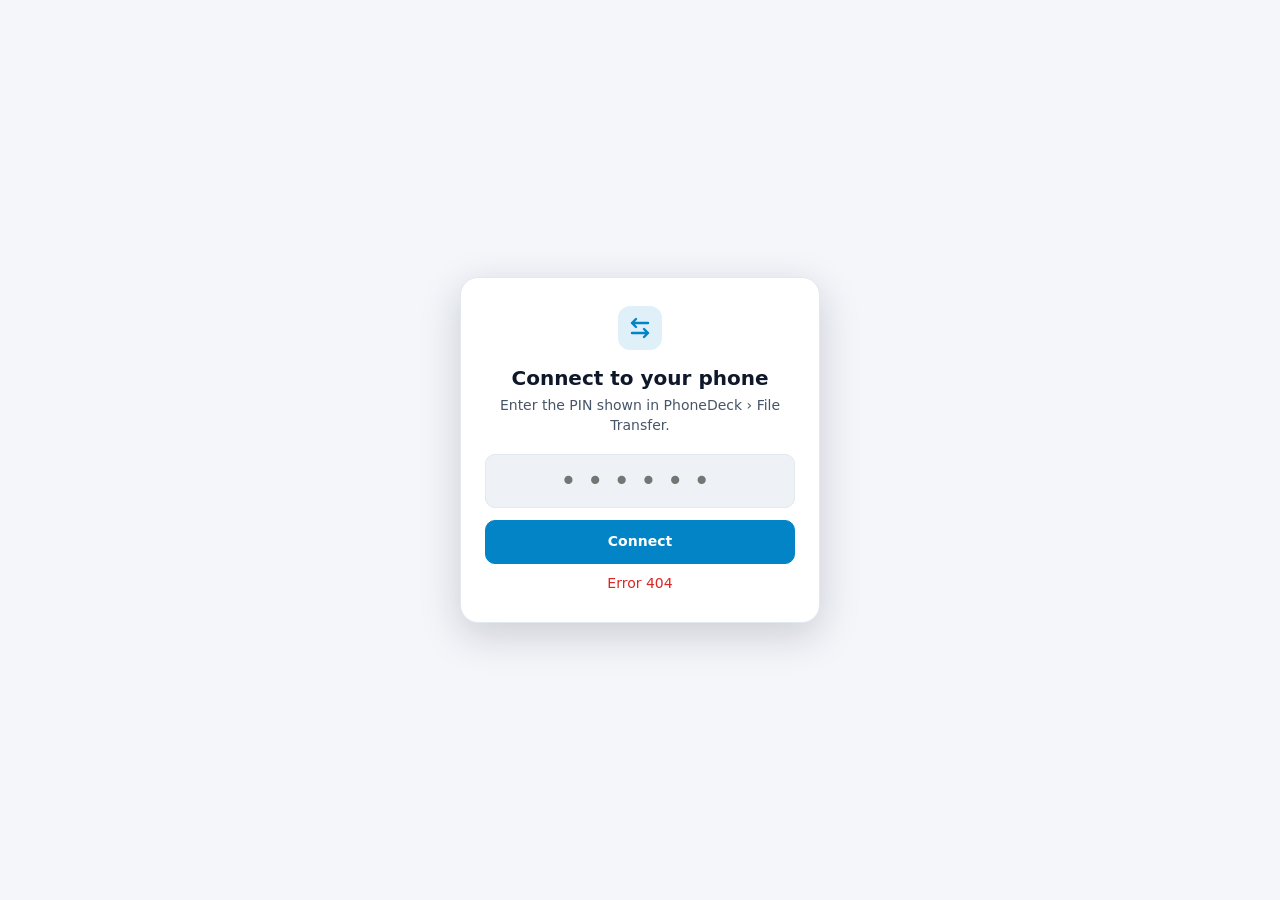
==== android/app/src/main/assets/transfer/index.html @ 20812165 "Add File Transfer: phone ⇄ PC over Wi-Fi from any browser The phone runs a small web server in a for" ====
<!doctype html>
<html lang="en">
<head>
<meta charset="utf-8">
<meta name="viewport" content="width=device-width, initial-scale=1">
<meta name="color-scheme" content="dark light">
<title>PhoneDeck Files</title>
<link rel="icon" href="data:image/svg+xml,%3Csvg xmlns='http://www.w3.org/2000/svg' viewBox='0 0 24 24' fill='none' stroke='%2338BDF8' stroke-width='2.5' stroke-linecap='round' stroke-linejoin='round'%3E%3Cpath d='M8 3 4 7l4 4M4 7h16M16 21l4-4-4-4M20 17H4'/%3E%3C/svg%3E">
<style>
:root {
  --bg: #0B0E14; --panel: #111620; --panel-2: #151B26; --border: #1E293B; --border-2: #2A3445;
  --text: #F1F5F9; --muted: #94A3B8; --dim: #64748B; --hover: #1A2230;
  --accent: #38BDF8; --accent-ink: #062033; --sel: rgba(56, 189, 248, .14);
  --danger: #F87171; --ok: #34D399; --warn: #FBBF24;
  --k-folder: #FBBF24; --k-image: #34D399; --k-video: #F87171; --k-audio: #A78BFA;
  --k-doc: #60A5FA; --k-archive: #F97316; --k-apk: #2DD4BF; --k-file: #94A3B8;
  --shadow: 0 12px 40px rgba(0, 0, 0, .45);
}
@media (prefers-color-scheme: light) {
  :root {
    --bg: #F4F6FA; --panel: #FFFFFF; --panel-2: #EEF2F7; --border: #E2E8F0; --border-2: #CBD5E1;
    --text: #0F172A; --muted: #475569; --dim: #94A3B8; --hover: #EEF2F7;
    --accent: #0284C7; --accent-ink: #FFFFFF; --sel: rgba(2, 132, 199, .12);
    --danger: #DC2626; --ok: #059669; --warn: #B45309;
    --k-folder: #D97706; --k-image: #059669; --k-video: #DC2626; --k-audio: #7C3AED;
    --k-doc: #2563EB; --k-archive: #EA580C; --k-apk: #0D9488; --k-file: #64748B;
    --shadow: 0 12px 40px rgba(15, 23, 42, .18);
  }
}
* { box-sizing: border-box; }
[hidden] { display: none !important; }
html, body { margin: 0; }
body {
  background: var(--bg); color: var(--text);
  font: 14px/1.4 system-ui, -apple-system, "Segoe UI", Roboto, sans-serif;
  -webkit-font-smoothing: antialiased;
}
button, input, select { font: inherit; color: inherit; }
button {
  display: inline-flex; align-items: center; justify-content: center; gap: 7px;
  height: 36px; padding: 0 14px; border-radius: 10px; cursor: pointer;
  background: var(--panel-2); border: 1px solid var(--border); white-space: nowrap;
}
button:hover:not(:disabled) { background: var(--hover); border-color: var(--border-2); }
button:disabled { opacity: .45; cursor: default; }
button:focus-visible, input:focus-visible, select:focus-visible { outline: 2px solid var(--accent); outline-offset: 1px; }
button.primary { background: var(--accent); border-color: var(--accent); color: var(--accent-ink); font-weight: 600; }
button.primary:hover:not(:disabled) { background: var(--accent); filter: brightness(1.08); }
button.danger { color: var(--danger); }
button.danger.solid { background: var(--danger); border-color: var(--danger); color: #fff; }
button.icon { width: 36px; padding: 0; }
input[type=text], input[type=search], input[type=password], select {
  height: 36px; padding: 0 12px; border-radius: 10px; background: var(--panel-2); border: 1px solid var(--border);
}
.ic { width: 18px; height: 18px; flex: none; fill: none; stroke: currentColor; stroke-width: 2; stroke-linecap: round; stroke-linejoin: round; }
.ic.sm { width: 14px; height: 14px; }
.ic.big { width: 44px; height: 44px; stroke-width: 1.5; }
.ic.fill { fill: currentColor; stroke: none; }

/* Login */
.login { min-height: 100vh; display: grid; place-items: center; padding: 16px; }
.login form {
  width: min(360px, 100%); background: var(--panel); border: 1px solid var(--border); border-radius: 18px;
  padding: 28px 24px; text-align: center; box-shadow: var(--shadow);
}
.login h1 { font-size: 20px; margin: 14px 0 4px; }
.login p { color: var(--muted); margin: 0 0 18px; }
.login input {
  width: 100%; height: 54px; text-align: center; font-size: 28px; letter-spacing: .35em;
  font-family: ui-monospace, "Cascadia Mono", Consolas, monospace;
}
.login button { width: 100%; height: 44px; margin-top: 12px; }
.login .error { color: var(--danger); min-height: 20px; margin-top: 10px; }
.logo {
  width: 44px; height: 44px; border-radius: 12px; display: inline-grid; place-items: center;
  background: var(--sel); color: var(--accent); flex: none;
}
.logo .ic { width: 24px; height: 24px; stroke-width: 2.4; }

/* Header */
header.top {
  position: sticky; top: 0; z-index: 20; display: flex; align-items: center; gap: 16px; flex-wrap: wrap;
  padding: 10px 20px; background: color-mix(in srgb, var(--bg) 88%, transparent);
  backdrop-filter: blur(10px); border-bottom: 1px solid var(--border);
}
.brand { display: flex; align-items: center; gap: 10px; min-width: 0; }
.brand .logo { width: 36px; height: 36px; border-radius: 10px; }
.brand b { font-size: 17px; }
.brand b span { color: #2DD4BF; }
.brand small { display: block; color: var(--muted); font-size: 12px; white-space: nowrap; overflow: hidden; text-overflow: ellipsis; }
.storage { flex: 1; min-width: 160px; max-width: 320px; margin-left: auto; font-size: 12px; color: var(--muted); }
.storage .meter { height: 6px; border-radius: 3px; background: var(--panel-2); overflow: hidden; margin-bottom: 4px; }
.storage .meter i { display: block; height: 100%; background: var(--accent); border-radius: 3px; }
.actions { display: flex; gap: 8px; flex-wrap: wrap; }

.offline {
  background: color-mix(in srgb, var(--danger) 16%, var(--panel)); color: var(--text);
  border-bottom: 1px solid var(--danger); padding: 8px 20px; font-size: 13px;
}

/* Layout */
.layout { display: grid; grid-template-columns: 220px minmax(0, 1fr); gap: 20px; padding: 16px 20px 120px; }
nav.side { position: sticky; top: 76px; align-self: start; display: flex; flex-direction: column; gap: 2px; }
.side-label { font-size: 11px; font-weight: 700; letter-spacing: .12em; text-transform: uppercase; color: var(--dim); margin: 12px 10px 6px; }
.side-label:first-child { margin-top: 2px; }
.place { justify-content: flex-start; background: transparent; border-color: transparent; height: 38px; color: var(--muted); }
.place span { overflow: hidden; text-overflow: ellipsis; }
.place:hover:not(:disabled) { background: var(--hover); border-color: transparent; color: var(--text); }
.place.on { background: var(--sel); color: var(--accent); font-weight: 600; }

.pathbar { display: flex; align-items: center; gap: 8px; min-width: 0; }
.crumbs { display: flex; align-items: center; gap: 2px; min-width: 0; overflow-x: auto; scrollbar-width: none; }
.crumb { background: transparent; border-color: transparent; height: 32px; padding: 0 8px; color: var(--muted); }
.crumb.cur { color: var(--text); font-weight: 600; }
.crumbs .sep { color: var(--dim); }

.toolbar { display: flex; align-items: center; gap: 8px; margin: 12px 0; flex-wrap: wrap; }
.toolbar input[type=search] { flex: 1; min-width: 140px; max-width: 320px; }
.toggle { display: inline-flex; align-items: center; gap: 6px; color: var(--muted); font-size: 13px; cursor: pointer; user-select: none; }
.spacer { flex: 1; }

.selbar {
  position: sticky; top: 64px; z-index: 10; display: flex; align-items: center; gap: 8px; flex-wrap: wrap;
  padding: 8px 10px 8px 14px; margin-bottom: 12px; border-radius: 12px;
  background: var(--panel); border: 1px solid var(--accent); box-shadow: var(--shadow);
}
.selbar .count { font-weight: 600; margin-right: auto; }

/* Items */
.items.grid { display: grid; grid-template-columns: repeat(auto-fill, minmax(150px, 1fr)); gap: 12px; }
.item { position: relative; border-radius: 14px; cursor: pointer; user-select: none; border: 1px solid transparent; }
.grid .item { background: var(--panel); border-color: var(--border); padding: 8px; }
.item:hover { border-color: var(--border-2); }
.item.sel { background: var(--sel); border-color: var(--accent); }
.thumb {
  position: relative; aspect-ratio: 1; border-radius: 10px; background: var(--panel-2);
  display: grid; place-items: center; overflow: hidden;
}
.thumb img { position: absolute; inset: 0; width: 100%; height: 100%; object-fit: cover; }
.thumb .badge {
  position: absolute; left: 6px; bottom: 6px; width: 24px; height: 24px; border-radius: 50%;
  background: rgba(0, 0, 0, .6); color: #fff; display: grid; place-items: center;
}
.thumb .badge .ic { width: 10px; height: 10px; margin-left: 2px; }
.item .name { margin-top: 8px; font-size: 13px; word-break: break-word; display: -webkit-box; -webkit-line-clamp: 2; -webkit-box-orient: vertical; overflow: hidden; }
.item .meta { font-size: 12px; color: var(--muted); margin-top: 2px; }
.pick {
  position: absolute; top: 12px; left: 12px; width: 24px; height: 24px; padding: 0; border-radius: 7px;
  background: rgba(11, 14, 20, .55); border: 1.5px solid rgba(255, 255, 255, .7); color: transparent;
  opacity: 0; transition: opacity .12s;
}
.item:hover .pick, .item.sel .pick, .items.selecting .pick { opacity: 1; }
.item.sel .pick { background: var(--accent); border-color: var(--accent); color: var(--accent-ink); }
.pick:hover:not(:disabled) { background: rgba(11, 14, 20, .75); border-color: #fff; }
.item.sel .pick:hover:not(:disabled) { background: var(--accent); }
.pick .ic { stroke-width: 3; }
.k-folder { --k: var(--k-folder); } .k-image { --k: var(--k-image); } .k-video { --k: var(--k-video); }
.k-audio { --k: var(--k-audio); } .k-doc { --k: var(--k-doc); } .k-archive { --k: var(--k-archive); }
.k-apk { --k: var(--k-apk); } .k-file { --k: var(--k-file); }
.thumb > .ic { color: var(--k); }
.k-folder .thumb { background: color-mix(in srgb, var(--k-folder) 12%, var(--panel-2)); }

.items.list { display: flex; flex-direction: column; background: var(--panel); border: 1px solid var(--border); border-radius: 14px; overflow: hidden; }
.list .item, .list .head {
  display: grid; grid-template-columns: 34px 40px minmax(0, 1fr) 110px 180px; align-items: center; gap: 12px;
  padding: 6px 14px; border-radius: 0; border: 0; border-bottom: 1px solid var(--border);
}
.list .item:last-child { border-bottom: 0; }
.list .item:hover { background: var(--hover); }
.list .item.sel { background: var(--sel); }
.list .head { font-size: 12px; font-weight: 600; color: var(--dim); cursor: default; padding-top: 10px; padding-bottom: 10px; }
.list .pick { position: static; opacity: 1; background: transparent; border-color: var(--border-2); width: 20px; height: 20px; border-radius: 6px; }
.list .item.sel .pick { background: var(--accent); }
.list .thumb { width: 40px; height: 40px; border-radius: 8px; }
.list .thumb .ic.big { width: 22px; height: 22px; stroke-width: 1.8; }
.list .thumb .badge { display: none; }
.list .name { margin: 0; -webkit-line-clamp: 1; }
.list .meta, .list .date { margin: 0; font-size: 13px; color: var(--muted); }
.list .num { text-align: right; }

.empty { text-align: center; color: var(--muted); padding: 64px 16px; border: 1.5px dashed var(--border-2); border-radius: 16px; }
.empty .ic { width: 40px; height: 40px; color: var(--dim); margin-bottom: 10px; stroke-width: 1.5; }
.empty b { display: block; color: var(--text); font-size: 15px; margin-bottom: 4px; }

/* Drop overlay */
.drop {
  position: fixed; inset: 0; z-index: 50; display: grid; place-items: center; pointer-events: none;
  background: color-mix(in srgb, var(--bg) 70%, transparent); backdrop-filter: blur(2px);
}
.drop div {
  padding: 36px 48px; border-radius: 20px; border: 2px dashed var(--accent); background: var(--panel);
  text-align: center; font-size: 16px; box-shadow: var(--shadow);
}
.drop .ic { width: 40px; height: 40px; color: var(--accent); display: block; margin: 0 auto 10px; }

/* Upload queue */
.queue {
  position: fixed; right: 20px; bottom: 20px; z-index: 40; width: min(400px, calc(100vw - 32px));
  background: var(--panel); border: 1px solid var(--border-2); border-radius: 16px; box-shadow: var(--shadow); overflow: hidden;
}
.qhead { display: flex; align-items: center; gap: 8px; padding: 12px 10px 12px 16px; border-bottom: 1px solid var(--border); }
.qhead div { flex: 1; min-width: 0; }
.qhead b { display: block; }
.qhead small { color: var(--muted); }
.qhead button { width: 32px; height: 32px; padding: 0; background: transparent; border-color: transparent; }
.qbar { height: 3px; background: var(--panel-2); }
.qbar i { display: block; height: 100%; background: var(--accent); transition: width .2s; }
.qlist { max-height: 320px; overflow-y: auto; }
.queue.collapsed .qlist { display: none; }
.qrow { display: grid; grid-template-columns: minmax(0, 1fr) auto; gap: 2px 10px; padding: 10px 10px 10px 16px; border-bottom: 1px solid var(--border); }
.qrow:last-child { border-bottom: 0; }
.qrow .qname { font-size: 13px; overflow: hidden; text-overflow: ellipsis; white-space: nowrap; }
.qrow .qinfo { font-size: 12px; color: var(--muted); grid-column: 1; }
.qrow .qinfo.err { color: var(--danger); }
.qrow .qinfo.ok { color: var(--ok); }
.qrow .bar { grid-column: 1; height: 4px; border-radius: 2px; background: var(--panel-2); overflow: hidden; margin: 3px 0 1px; }
.qrow .bar i { display: block; height: 100%; background: var(--accent); }
.qrow button { grid-row: 1 / span 3; grid-column: 2; align-self: center; width: 28px; height: 28px; padding: 0; background: transparent; border-color: transparent; color: var(--muted); }
.qmore { padding: 8px 16px; font-size: 12px; color: var(--muted); }

/* Viewer */
.viewer { position: fixed; inset: 0; z-index: 60; background: rgba(4, 6, 10, .94); display: flex; flex-direction: column; color: #F1F5F9; }
.vbar { display: flex; align-items: center; gap: 10px; padding: 12px 16px; }
.vbar div { flex: 1; min-width: 0; }
.vbar b { display: block; overflow: hidden; text-overflow: ellipsis; white-space: nowrap; }
.vbar small { color: #94A3B8; }
.viewer button { background: rgba(255, 255, 255, .08); border-color: rgba(255, 255, 255, .12); color: #F1F5F9; }
.viewer button:hover:not(:disabled) { background: rgba(255, 255, 255, .16); border-color: rgba(255, 255, 255, .2); }
.vstage { flex: 1; min-height: 0; position: relative; display: grid; place-items: center; padding: 0 64px 24px; }
.vstage img, .vstage video { max-width: 100%; max-height: 100%; object-fit: contain; border-radius: 6px; }
.vstage audio { width: min(520px, 100%); }
.vstage .audio { display: grid; justify-items: center; gap: 20px; width: 100%; }
.vstage .audio .ic { width: 80px; height: 80px; color: var(--k-audio); stroke-width: 1.3; }
.vnav { position: absolute; top: 50%; transform: translateY(-50%); width: 44px !important; height: 44px !important; border-radius: 50% !important; }
.vnav.prev { left: 12px; } .vnav.next { right: 12px; }

/* Dialog and toast */
.modal { position: fixed; inset: 0; z-index: 70; background: rgba(0, 0, 0, .5); display: grid; place-items: center; padding: 16px; }
.modal form { width: min(420px, 100%); background: var(--panel); border: 1px solid var(--border-2); border-radius: 18px; padding: 22px; box-shadow: var(--shadow); }
.modal h2 { margin: 0 0 8px; font-size: 17px; word-break: break-word; }
.modal p { margin: 0 0 12px; color: var(--muted); }
.modal input { width: 100%; margin: 6px 0 4px; }
.modal .buttons { display: flex; justify-content: flex-end; gap: 8px; margin-top: 18px; }
.toast {
  position: fixed; left: 50%; bottom: 24px; z-index: 80; transform: translate(-50%, 20px); opacity: 0; pointer-events: none;
  background: var(--text); color: var(--bg); padding: 10px 16px; border-radius: 12px; font-weight: 500;
  max-width: calc(100vw - 32px); transition: opacity .2s, transform .2s; box-shadow: var(--shadow);
}
.toast.show { opacity: 1; transform: translate(-50%, 0); }
.toast.err { background: var(--danger); color: #fff; }

/* Narrow screens (tablets, phones) */
@media (max-width: 820px) {
  header.top { padding: 10px 16px; gap: 10px; }
  .storage { order: 3; max-width: none; flex-basis: 100%; margin: 0; }
  .actions { margin-left: auto; }
  .actions .label { display: none; }
  .actions button { width: 36px; padding: 0; }
  .layout { grid-template-columns: minmax(0, 1fr); padding: 12px 16px 120px; gap: 8px; }
  nav.side { position: static; flex-direction: row; overflow-x: auto; scrollbar-width: none; gap: 6px; }
  .side-label { display: none; }
  .place { flex: none; border: 1px solid var(--border); background: var(--panel); height: 34px; }
  .selbar { top: 110px; }
  .items.grid { grid-template-columns: repeat(auto-fill, minmax(110px, 1fr)); gap: 8px; }
  .list .item, .list .head { grid-template-columns: 28px 40px minmax(0, 1fr) 80px; gap: 10px; padding: 6px 10px; }
  .list .date { display: none; }
  .vstage { padding: 0 8px 16px; }
  .vnav { top: auto; bottom: 20px; transform: none; }
  .queue { right: 16px; bottom: 16px; }
}
</style>
</head>
<body>

<svg width="0" height="0" style="position:absolute" aria-hidden="true">
  <symbol id="i-logo" viewBox="0 0 24 24"><path d="M8 3 4 7l4 4M4 7h16M16 21l4-4-4-4M20 17H4"/></symbol>
  <symbol id="i-folder" viewBox="0 0 24 24"><path d="M20 20a2 2 0 0 0 2-2V8a2 2 0 0 0-2-2h-7.9a2 2 0 0 1-1.69-.9L9.6 3.9A2 2 0 0 0 7.93 3H4a2 2 0 0 0-2 2v13a2 2 0 0 0 2 2Z"/></symbol>
  <symbol id="i-file" viewBox="0 0 24 24"><path d="M15 2H6a2 2 0 0 0-2 2v16a2 2 0 0 0 2 2h12a2 2 0 0 0 2-2V7Z"/><path d="M14 2v4a2 2 0 0 0 2 2h4"/></symbol>
  <symbol id="i-doc" viewBox="0 0 24 24"><path d="M15 2H6a2 2 0 0 0-2 2v16a2 2 0 0 0 2 2h12a2 2 0 0 0 2-2V7Z"/><path d="M14 2v4a2 2 0 0 0 2 2h4M10 9H8M16 13H8M16 17H8"/></symbol>
  <symbol id="i-image" viewBox="0 0 24 24"><rect width="18" height="18" x="3" y="3" rx="2"/><circle cx="9" cy="9" r="2"/><path d="m21 15-3.09-3.09a2 2 0 0 0-2.82 0L6 21"/></symbol>
  <symbol id="i-film" viewBox="0 0 24 24"><rect width="18" height="18" x="3" y="3" rx="2"/><path d="M7 3v18M3 7.5h4M3 12h18M3 16.5h4M17 3v18M17 7.5h4M17 16.5h4"/></symbol>
  <symbol id="i-music" viewBox="0 0 24 24"><path d="M9 18V5l12-2v13"/><circle cx="6" cy="18" r="3"/><circle cx="18" cy="16" r="3"/></symbol>
  <symbol id="i-archive" viewBox="0 0 24 24"><rect width="20" height="5" x="2" y="3" rx="1"/><path d="M4 8v11a2 2 0 0 0 2 2h12a2 2 0 0 0 2-2V8M10 12h4"/></symbol>
  <symbol id="i-package" viewBox="0 0 24 24"><path d="m7.5 4.27 9 5.15M21 8a2 2 0 0 0-1-1.73l-7-4a2 2 0 0 0-2 0l-7 4A2 2 0 0 0 3 8v8a2 2 0 0 0 1 1.73l7 4a2 2 0 0 0 2 0l7-4A2 2 0 0 0 21 16ZM3.3 7l8.7 5 8.7-5M12 22V12"/></symbol>
  <symbol id="i-camera" viewBox="0 0 24 24"><path d="M14.5 4h-5L7 7H4a2 2 0 0 0-2 2v9a2 2 0 0 0 2 2h16a2 2 0 0 0 2-2V9a2 2 0 0 0-2-2h-3l-2.5-3z"/><circle cx="12" cy="13" r="3"/></symbol>
  <symbol id="i-download" viewBox="0 0 24 24"><path d="M21 15v4a2 2 0 0 1-2 2H5a2 2 0 0 1-2-2v-4M7 10l5 5 5-5M12 15V3"/></symbol>
  <symbol id="i-upload" viewBox="0 0 24 24"><path d="M21 15v4a2 2 0 0 1-2 2H5a2 2 0 0 1-2-2v-4M17 8l-5-5-5 5M12 3v12"/></symbol>
  <symbol id="i-folder-up" viewBox="0 0 24 24"><path d="M20 20a2 2 0 0 0 2-2V8a2 2 0 0 0-2-2h-7.9a2 2 0 0 1-1.69-.9L9.6 3.9A2 2 0 0 0 7.93 3H4a2 2 0 0 0-2 2v13a2 2 0 0 0 2 2ZM12 10v6M9 13l3-3 3 3"/></symbol>
  <symbol id="i-folder-plus" viewBox="0 0 24 24"><path d="M20 20a2 2 0 0 0 2-2V8a2 2 0 0 0-2-2h-7.9a2 2 0 0 1-1.69-.9L9.6 3.9A2 2 0 0 0 7.93 3H4a2 2 0 0 0-2 2v13a2 2 0 0 0 2 2ZM12 10v6M9 13h6"/></symbol>
  <symbol id="i-chat" viewBox="0 0 24 24"><path d="M7.9 20A9 9 0 1 0 4 16.1L2 22Z"/></symbol>
  <symbol id="i-mic" viewBox="0 0 24 24"><rect x="9" y="2" width="6" height="13" rx="3"/><path d="M19 10v2a7 7 0 0 1-14 0v-2M12 19v3"/></symbol>
  <symbol id="i-phone" viewBox="0 0 24 24"><rect width="14" height="20" x="5" y="2" rx="2"/><path d="M12 18h.01"/></symbol>
  <symbol id="i-sd" viewBox="0 0 24 24"><path d="M6 22a2 2 0 0 1-2-2V6l4-4h10a2 2 0 0 1 2 2v16a2 2 0 0 1-2 2ZM8 10V7M12 10V7M16 10V7"/></symbol>
  <symbol id="i-trash" viewBox="0 0 24 24"><path d="M3 6h18M19 6v14c0 1-1 2-2 2H7c-1 0-2-1-2-2V6M8 6V4c0-1 1-2 2-2h4c1 0 2 1 2 2v2"/></symbol>
  <symbol id="i-edit" viewBox="0 0 24 24"><path d="M21.17 6.81a1 1 0 0 0-3.99-3.99L3.84 16.17a2 2 0 0 0-.5.83l-1.32 4.35a.5.5 0 0 0 .62.62l4.35-1.32a2 2 0 0 0 .83-.5z"/></symbol>
  <symbol id="i-x" viewBox="0 0 24 24"><path d="M18 6 6 18M6 6l12 12"/></symbol>
  <symbol id="i-check" viewBox="0 0 24 24"><path d="M20 6 9 17l-5-5"/></symbol>
  <symbol id="i-left" viewBox="0 0 24 24"><path d="m15 18-6-6 6-6"/></symbol>
  <symbol id="i-right" viewBox="0 0 24 24"><path d="m9 18 6-6-6-6"/></symbol>
  <symbol id="i-up" viewBox="0 0 24 24"><path d="m5 12 7-7 7 7M12 19V5"/></symbol>
  <symbol id="i-minus" viewBox="0 0 24 24"><path d="M5 12h14"/></symbol>
  <symbol id="i-grid" viewBox="0 0 24 24"><rect width="7" height="7" x="3" y="3" rx="1"/><rect width="7" height="7" x="14" y="3" rx="1"/><rect width="7" height="7" x="14" y="14" rx="1"/><rect width="7" height="7" x="3" y="14" rx="1"/></symbol>
  <symbol id="i-list" viewBox="0 0 24 24"><path d="M8 6h13M8 12h13M8 18h13M3 6h.01M3 12h.01M3 18h.01"/></symbol>
  <symbol id="i-refresh" viewBox="0 0 24 24"><path d="M3 12a9 9 0 0 1 9-9 9.75 9.75 0 0 1 6.74 2.74L21 8M21 3v5h-5M21 12a9 9 0 0 1-9 9 9.75 9.75 0 0 1-6.74-2.74L3 16M8 16H3v5"/></symbol>
  <symbol id="i-play" viewBox="0 0 24 24"><path d="M6 3l14 9-14 9z"/></symbol>
</svg>

<div id="login" class="login" hidden>
  <form id="loginForm" autocomplete="off">
    <span class="logo"><svg class="ic"><use href="#i-logo"/></svg></span>
    <h1>Connect to your phone</h1>
    <p>Enter the PIN shown in PhoneDeck › File Transfer.</p>
    <input id="pin" type="text" inputmode="numeric" maxlength="6" placeholder="••••••" aria-label="PIN" autocomplete="one-time-code">
    <button class="primary" type="submit">Connect</button>
    <div class="error" id="pinError" role="alert"></div>
  </form>
</div>

<div id="app" hidden>
  <header class="top">
    <div class="brand">
      <span class="logo"><svg class="ic"><use href="#i-logo"/></svg></span>
      <div><b>Phone<span>Deck</span> Files</b><small id="device"></small></div>
    </div>
    <div class="storage">
      <div class="meter"><i id="storageBar"></i></div>
      <span id="storageText"></span>
    </div>
    <div class="actions">
      <button id="btnUpload" class="primary" title="Upload files to this folder"><svg class="ic"><use href="#i-upload"/></svg><span class="label">Upload files</span></button>
      <button id="btnUploadDir" title="Upload a folder"><svg class="ic"><use href="#i-folder-up"/></svg><span class="label">Upload folder</span></button>
      <button id="btnNewDir" title="New folder"><svg class="ic"><use href="#i-folder-plus"/></svg><span class="label">New folder</span></button>
    </div>
  </header>
  <div id="offline" class="offline" hidden>Can't reach the phone. Check that File Transfer is still on and both devices are on the same network.</div>

  <div class="layout">
    <nav class="side" id="side" aria-label="Places"></nav>
    <main>
      <div class="pathbar">
        <button id="btnUp" class="icon" title="Up one folder (Backspace)"><svg class="ic"><use href="#i-up"/></svg></button>
        <div id="crumbs" class="crumbs"></div>
      </div>
      <div class="toolbar">
        <input id="filter" type="search" placeholder="Filter this folder" aria-label="Filter this folder">
        <select id="sort" aria-label="Sort">
          <option value="name">Name</option>
          <option value="date">Newest first</option>
          <option value="size">Largest first</option>
        </select>
        <label class="toggle"><input type="checkbox" id="showHidden"> Hidden files</label>
        <span class="spacer"></span>
        <button id="btnSelectAll">Select all</button>
        <button id="btnRefresh" class="icon" title="Refresh"><svg class="ic"><use href="#i-refresh"/></svg></button>
        <button id="btnView" class="icon" title="Switch view"><svg class="ic"><use id="viewIcon" href="#i-list"/></svg></button>
      </div>
      <div id="selbar" class="selbar" hidden>
        <span class="count" id="selCount"></span>
        <button id="btnDownload" class="primary"><svg class="ic"><use href="#i-download"/></svg>Download</button>
        <button id="btnSeparate" title="Download each file on its own instead of one zip">Separate files</button>
        <button id="btnRename"><svg class="ic"><use href="#i-edit"/></svg>Rename</button>
        <button id="btnDelete" class="danger"><svg class="ic"><use href="#i-trash"/></svg>Delete</button>
        <button id="btnClear" class="icon" title="Clear selection (Esc)"><svg class="ic"><use href="#i-x"/></svg></button>
      </div>
      <div id="list" class="items grid"></div>
      <div id="empty" class="empty" hidden></div>
    </main>
  </div>
</div>

<div id="drop" class="drop" hidden><div><svg class="ic"><use href="#i-upload"/></svg>Drop to send to <b id="dropTarget"></b></div></div>

<div id="queue" class="queue" hidden>
  <div class="qhead">
    <div><b id="qTitle"></b><small id="qSub"></small></div>
    <button id="qToggle" title="Minimize"><svg class="ic"><use href="#i-minus"/></svg></button>
    <button id="qClose" title="Close"><svg class="ic"><use href="#i-x"/></svg></button>
  </div>
  <div class="qbar"><i id="qBar"></i></div>
  <div class="qlist" id="qList"></div>
</div>

<div id="viewer" class="viewer" hidden>
  <div class="vbar">
    <div><b id="vName"></b><small id="vMeta"></small></div>
    <button id="vDownload"><svg class="ic"><use href="#i-download"/></svg>Download</button>
    <button id="vClose" class="icon" title="Close (Esc)"><svg class="ic"><use href="#i-x"/></svg></button>
  </div>
  <div class="vstage" id="vStage"></div>
  <button id="vPrev" class="vnav prev icon" title="Previous (←)"><svg class="ic"><use href="#i-left"/></svg></button>
  <button id="vNext" class="vnav next icon" title="Next (→)"><svg class="ic"><use href="#i-right"/></svg></button>
</div>

<div id="dialog" class="modal" hidden>
  <form id="dForm">
    <h2 id="dTitle"></h2>
    <p id="dText"></p>
    <input id="dInput" type="text" aria-label="Name">
    <div class="buttons">
      <button type="button" id="dCancel">Cancel</button>
      <button type="submit" id="dOk" class="primary">OK</button>
    </div>
  </form>
</div>

<div id="toast" class="toast" role="status"></div>
<input type="file" id="pickFiles" multiple hidden>
<input type="file" id="pickDir" webkitdirectory multiple hidden>
<iframe name="dlframe" title="downloads" hidden></iframe>

<script>
'use strict';

// ---------------------------------------------------------------------------
// Helpers
// ---------------------------------------------------------------------------

const $ = (s) => document.querySelector(s);
const enc = encodeURIComponent;
const collator = new Intl.Collator(undefined, { numeric: true, sensitivity: 'base' });
const store = {
  get(k, d) { try { const v = localStorage.getItem('pd.' + k); return v === null ? d : v; } catch (e) { return d; } },
  set(k, v) { try { localStorage.setItem('pd.' + k, v); } catch (e) { /* private mode */ } },
};

const KINDS = {
  image: 'jpg jpeg png gif webp bmp heic heif avif',
  video: 'mp4 mkv webm mov 3gp avi m4v ts wmv flv',
  audio: 'mp3 m4a aac ogg opus wav flac amr wma mid',
  doc: 'pdf doc docx xls xlsx ppt pptx txt md csv json xml html htm odt ods rtf log epub',
  archive: 'zip rar 7z tar gz tgz bz2 xz',
  apk: 'apk xapk apks aab',
};
const EXT = {};
for (const [kind, list] of Object.entries(KINDS)) list.split(' ').forEach((e) => { EXT[e] = kind; });
const ICON = { folder: 'folder', image: 'image', video: 'film', audio: 'music', doc: 'doc', archive: 'archive', apk: 'package', file: 'file' };
const MEDIA = new Set(['image', 'video', 'audio']);
const OPEN_IN_TAB = new Set(['pdf', 'txt', 'md', 'log', 'json', 'csv', 'xml']);

const ext = (name) => { const i = name.lastIndexOf('.'); return i > 0 ? name.slice(i + 1).toLowerCase() : ''; };
const kindOf = (item) => item.d ? 'folder' : (EXT[ext(item.n)] || 'file');

function el(tag, cls, text) {
  const e = document.createElement(tag);
  if (cls) e.className = cls;
  if (text != null) e.textContent = text;
  return e;
}

function icon(name, cls) {
  const ns = 'http://www.w3.org/2000/svg';
  const svg = document.createElementNS(ns, 'svg');
  svg.setAttribute('class', 'ic' + (cls ? ' ' + cls : ''));
  const use = document.createElementNS(ns, 'use');
  use.setAttribute('href', '#i-' + name);
  svg.appendChild(use);
  return svg;
}

function fmtSize(b) {
  if (b < 1024) return b + ' B';
  const units = ['KB', 'MB', 'GB', 'TB'];
  let v = b / 1024, i = 0;
  while (v >= 1024 && i < units.length - 1) { v /= 1024; i++; }
  return (v >= 100 ? v.toFixed(0) : v.toFixed(1)) + ' ' + units[i];
}

function fmtDate(ms) {
  const d = new Date(ms);
  const time = d.toLocaleTimeString([], { hour: '2-digit', minute: '2-digit' });
  if (d.toDateString() === new Date().toDateString()) return 'Today ' + time;
  return d.toLocaleDateString([], { year: 'numeric', month: 'short', day: 'numeric' }) + ' ' + time;
}

let toastTimer = 0;
function toast(text, error) {
  const t = $('#toast');
  t.textContent = text;
  t.className = 'toast show' + (error ? ' err' : '');
  clearTimeout(toastTimer);
  toastTimer = setTimeout(() => { t.className = 'toast' + (error ? ' err' : ''); }, error ? 5000 : 3000);
}

class AuthError extends Error {}

async function api(url, opts) {
  let r;
  try {
    r = await fetch(url, Object.assign({ credentials: 'same-origin', cache: 'no-store' }, opts));
  } catch (e) {
    $('#offline').hidden = false;
    throw new Error("Can't reach the phone");
  }
  $('#offline').hidden = true;
  let data = {};
  try { data = await r.json(); } catch (e) { /* empty body */ }
  if (r.status === 401) { showLogin(); throw new AuthError(data.error || 'PIN needed'); }
  if (!r.ok) throw new Error(data.error || 'Error ' + r.status);
  return data;
}

const post = (url, body) => api(url, body === undefined
  ? { method: 'POST' }
  : { method: 'POST', headers: { 'Content-Type': 'application/json' }, body: JSON.stringify(body) });

function fail(e) { if (!(e instanceof AuthError)) toast(e.message || String(e), true); }

// ---------------------------------------------------------------------------
// State
// ---------------------------------------------------------------------------

const S = {
  info: null, dir: null, items: [], shown: [], sel: new Set(), anchor: -1,
  view: store.get('view', 'grid'), sort: store.get('sort', 'name'), hidden: store.get('hidden', '0') === '1', filter: '',
};

const join = (name) => S.dir.path.replace(/\/$/, '') + '/' + name;
const fileUrl = (path, dl) => '/api/file?' + (dl ? 'dl=1&' : '') + 'path=' + enc(path);
const thumbUrl = (item, size) => '/api/thumb?path=' + enc(join(item.n)) + '&v=' + item.m + (size ? '&size=' + size : '');
const selectedItems = () => S.items.filter((i) => S.sel.has(i.n));

// ---------------------------------------------------------------------------
// Login and start
// ---------------------------------------------------------------------------

function showLogin(message) {
  $('#app').hidden = true;
  $('#viewer').hidden = true;
  $('#login').hidden = false;
  $('#pinError').textContent = message || '';
  setTimeout(() => $('#pin').focus(), 50);
}

$('#loginForm').addEventListener('submit', async (e) => {
  e.preventDefault();
  const pin = $('#pin').value.replace(/\D/g, '');
  try {
    await post('/api/login', { pin });
    $('#pin').value = '';
    start();
  } catch (err) {
    if (err instanceof AuthError) return;
    $('#pinError').textContent = err.message;
    $('#pin').select();
  }
});

async function start() {
  try {
    S.info = await api('/api/info');
  } catch (e) {
    if (!(e instanceof AuthError)) {
      $('#login').hidden = false;
      $('#pinError').textContent = e.message;
    }
    return;
  }
  $('#login').hidden = true;
  $('#app').hidden = false;
  $('#device').textContent = S.info.device + (S.info.readOnly ? ' · read-only' : '');
  $('#sort').value = S.sort;
  $('#showHidden').checked = S.hidden;
  load(hashPath() || S.info.volumes[0].path);
}

// ---------------------------------------------------------------------------
// Navigation (the folder lives in the URL hash so Back works)
// ---------------------------------------------------------------------------

function hashPath() {
  try { return decodeURIComponent(location.hash.slice(1)); } catch (e) { return ''; }
}

function navigate(path) {
  const hash = '#' + enc(path);
  if (location.hash === hash) load(path); else location.hash = hash;
}

window.addEventListener('hashchange', () => { if (S.info) load(hashPath() || S.info.volumes[0].path); });

async function load(path) {
  let d;
  try {
    d = await api('/api/list?path=' + enc(path));
  } catch (e) {
    fail(e);
    if (!S.dir && !(e instanceof AuthError) && path !== S.info.volumes[0].path) navigate(S.info.volumes[0].path);
    return;
  }
  const moved = !S.dir || S.dir.path !== d.path;
  S.dir = d;
  S.items = d.items;
  if (moved) {
    S.sel.clear();
    S.anchor = -1;
    S.filter = '';
    $('#filter').value = '';
    window.scrollTo(0, 0);
  } else {
    const names = new Set(d.items.map((i) => i.n));
    [...S.sel].forEach((n) => { if (!names.has(n)) S.sel.delete(n); });
  }
  render();
}

let refreshTimer = 0;
function refreshSoon() {
  clearTimeout(refreshTimer);
  refreshTimer = setTimeout(() => { if (S.dir) load(S.dir.path); }, 700);
}

// ---------------------------------------------------------------------------
// Rendering
// ---------------------------------------------------------------------------

function render() {
  renderSide();
  renderCrumbs();
  renderStorage();
  renderList();
  renderSelection();
  const writable = S.dir.writable;
  ['#btnUpload', '#btnUploadDir', '#btnNewDir'].forEach((id) => { $(id).disabled = !writable; });
}

function renderSide() {
  const side = $('#side');
  side.replaceChildren();
  const entries = [];
  S.info.volumes.forEach((v, i) => entries.push({ name: v.name, path: v.path, icon: i === 0 ? 'phone' : 'sd', group: 'Storage' }));
  S.info.places.forEach((p) => entries.push({ name: p.name, path: p.path, icon: p.icon, group: 'Places' }));
  // Highlight the most specific place that contains the open folder
  const here = S.dir.path;
  let best = null;
  entries.forEach((e) => {
    if ((here === e.path || here.startsWith(e.path + '/')) && (!best || e.path.length > best.path.length)) best = e;
  });
  let group = '';
  entries.forEach((e) => {
    if (e.group !== group) { group = e.group; side.appendChild(el('div', 'side-label', group)); }
    const b = el('button', 'place' + (e === best ? ' on' : ''));
    b.append(icon(e.icon), el('span', null, e.name));
    b.title = e.path;
    b.onclick = () => navigate(e.path);
    side.appendChild(b);
  });
}

function renderCrumbs() {
  const c = $('#crumbs');
  c.replaceChildren();
  const d = S.dir;
  const parts = [{ name: d.volume, path: d.root }];
  if (d.path.length > d.root.length) {
    let p = d.root;
    d.path.slice(d.root.length + 1).split('/').forEach((s) => { p += '/' + s; parts.push({ name: s, path: p }); });
  }
  parts.forEach((part, i) => {
    if (i) c.appendChild(icon('right', 'sm sep'));
    const b = el('button', 'crumb' + (i === parts.length - 1 ? ' cur' : ''), part.name);
    b.onclick = () => navigate(part.path);
    c.appendChild(b);
  });
  c.scrollLeft = c.scrollWidth;
  $('#btnUp').disabled = !d.parent;
  document.title = d.name + ' · ' + S.info.device;
}

function renderStorage() {
  const { free, total } = S.dir;
  $('#storageBar').style.width = (total ? Math.round((total - free) * 100 / total) : 0) + '%';
  $('#storageText').textContent = S.dir.volume + ': ' + fmtSize(free) + ' free of ' + fmtSize(total);
}

function renderList() {
  const list = $('#list');
  list.className = 'items ' + S.view;
  list.replaceChildren();
  $('#viewIcon').setAttribute('href', S.view === 'grid' ? '#i-list' : '#i-grid');

  let items = S.items.filter((i) => S.hidden || !i.n.startsWith('.'));
  if (S.filter) {
    const f = S.filter.toLowerCase();
    items = items.filter((i) => i.n.toLowerCase().includes(f));
  }
  const byName = (a, b) => collator.compare(a.n, b.n);
  const cmp = { name: byName, date: (a, b) => b.m - a.m, size: (a, b) => b.s - a.s }[S.sort] || byName;
  items.sort((a, b) => (a.d === b.d ? cmp(a, b) || byName(a, b) : (a.d ? -1 : 1)));
  S.shown = items;

  const empty = $('#empty');
  empty.hidden = items.length > 0;
  list.hidden = items.length === 0;
  if (!items.length) {
    empty.replaceChildren(icon(S.filter ? 'file' : 'folder'),
      el('b', null, S.filter ? 'Nothing matches "' + S.filter + '"' : 'This folder is empty'),
      el('span', null, S.dir.writable && !S.filter ? 'Drag files here to send them to the phone.' : ''));
    return;
  }

  const frag = document.createDocumentFragment();
  if (S.view === 'list') {
    const head = el('div', 'head');
    head.append(el('span'), el('span'), el('span', null, 'Name'), el('span', 'num', 'Size'), el('span', 'date', 'Modified'));
    frag.appendChild(head);
  }
  items.forEach((item, i) => frag.appendChild(itemView(item, i)));
  list.appendChild(frag);
  list.classList.toggle('selecting', S.sel.size > 0);
}

function itemView(item, index) {
  const kind = kindOf(item);
  const v = el('div', 'item k-' + kind + (S.sel.has(item.n) ? ' sel' : ''));
  v.dataset.i = index;
  v.title = item.n;

  const pick = el('button', 'pick');
  pick.type = 'button';
  pick.setAttribute('aria-label', 'Select ' + item.n);
  pick.appendChild(icon('check', 'sm'));
  pick.onclick = (e) => { e.stopPropagation(); toggle(index, e.shiftKey); };

  const thumb = el('div', 'thumb');
  thumb.appendChild(icon(ICON[kind], 'big'));
  if (MEDIA.has(kind)) {
    const img = new Image();
    img.loading = 'lazy';
    img.decoding = 'async';
    img.alt = '';
    img.draggable = false;
    img.onerror = () => img.remove();
    img.src = thumbUrl(item);
    thumb.appendChild(img);
    if (kind === 'video') {
      const badge = el('span', 'badge');
      badge.appendChild(icon('play', 'fill'));
      thumb.appendChild(badge);
    }
  }
  const meta = item.d ? item.s + (item.s === 1 ? ' item' : ' items') : fmtSize(item.s);
  if (S.view === 'grid') {
    v.append(thumb, el('div', 'name', item.n), el('div', 'meta', meta), pick);
  } else {
    v.append(pick, thumb, el('div', 'name', item.n), el('div', 'meta num', meta), el('div', 'date', fmtDate(item.m)));
  }
  v.onclick = (e) => onItemClick(index, e);
  return v;
}

function renderSelection() {
  const items = selectedItems();
  const n = items.length;
  $('#selbar').hidden = n === 0;
  $('#list').classList.toggle('selecting', n > 0);
  document.querySelectorAll('#list .item').forEach((v) => {
    v.classList.toggle('sel', S.sel.has(S.shown[+v.dataset.i].n));
  });
  const all = S.shown.length > 0 && S.shown.every((i) => S.sel.has(i.n));
  $('#btnSelectAll').textContent = all ? 'Select none' : 'Select all';
  if (!n) return;
  const bytes = items.filter((i) => !i.d).reduce((a, i) => a + i.s, 0);
  const folders = items.filter((i) => i.d).length;
  $('#selCount').textContent = n + ' selected' + (bytes ? ' · ' + fmtSize(bytes) : '') + (folders ? ' + ' + folders + (folders === 1 ? ' folder' : ' folders') : '');
  const single = n === 1 && !items[0].d;
  $('#btnDownload').lastChild.textContent = single ? 'Download' : 'Download zip';
  $('#btnSeparate').hidden = n < 2 || folders > 0;
  $('#btnRename').hidden = n !== 1 || !S.dir.writable;
  $('#btnDelete').hidden = !S.dir.writable;
}

// ---------------------------------------------------------------------------
// Selection and opening
// ---------------------------------------------------------------------------

function toggle(index, range) {
  if (range && S.anchor >= 0) return selectRange(S.anchor, index);
  const name = S.shown[index].n;
  if (S.sel.has(name)) S.sel.delete(name); else S.sel.add(name);
  S.anchor = index;
  renderSelection();
}

function selectRange(a, b) {
  for (let i = Math.min(a, b); i <= Math.max(a, b); i++) S.sel.add(S.shown[i].n);
  renderSelection();
}

function selectAll() {
  const all = S.shown.length > 0 && S.shown.every((i) => S.sel.has(i.n));
  S.sel.clear();
  if (!all) S.shown.forEach((i) => S.sel.add(i.n));
  renderSelection();
}

function clearSelection() { S.sel.clear(); S.anchor = -1; renderSelection(); }

function onItemClick(index, e) {
  if (e.shiftKey && S.anchor >= 0) return selectRange(S.anchor, index);
  if (e.ctrlKey || e.metaKey || S.sel.size > 0) return toggle(index);
  openItem(S.shown[index]);
}

function openItem(item) {
  const kind = kindOf(item);
  if (item.d) navigate(join(item.n));
  else if (MEDIA.has(kind)) openViewer(item);
  else if (OPEN_IN_TAB.has(ext(item.n))) window.open(fileUrl(join(item.n)), '_blank', 'noopener');
  else downloadFile(item);
}

// ---------------------------------------------------------------------------
// Viewer (photos, videos, music)
// ---------------------------------------------------------------------------

const V = { list: [], i: 0 };

function openViewer(item) {
  V.list = S.shown.filter((i) => MEDIA.has(kindOf(i)));
  V.i = Math.max(0, V.list.indexOf(item));
  $('#viewer').hidden = false;
  showMedia();
}

function showMedia() {
  const item = V.list[V.i];
  const kind = kindOf(item);
  const stage = $('#vStage');
  stage.replaceChildren();
  const url = fileUrl(join(item.n));
  if (kind === 'image') {
    const img = new Image();
    img.alt = item.n;
    // Large previews are made on the phone (fast, and works for HEIC); GIFs keep their animation
    if (ext(item.n) === 'gif') img.src = url;
    else {
      img.onerror = () => { if (!img.dataset.full) { img.dataset.full = '1'; img.src = url; } };
      img.src = thumbUrl(item, 1600);
    }
    stage.appendChild(img);
  } else if (kind === 'video') {
    const video = el('video');
    video.controls = true;
    video.autoplay = true;
    video.playsInline = true;
    video.src = url;
    video.onerror = () => toast("This browser can't play this video. Download it instead.", true);
    stage.appendChild(video);
  } else {
    const box = el('div', 'audio');
    const audio = el('audio');
    audio.controls = true;
    audio.autoplay = true;
    audio.src = url;
    box.append(icon('music'), audio);
    stage.appendChild(box);
  }
  $('#vName').textContent = item.n;
  $('#vMeta').textContent = (V.i + 1) + ' of ' + V.list.length + ' · ' + fmtSize(item.s) + ' · ' + fmtDate(item.m);
  $('#vPrev').disabled = V.i === 0;
  $('#vNext').disabled = V.i === V.list.length - 1;
}

function stepMedia(delta) {
  const next = V.i + delta;
  if (next < 0 || next >= V.list.length) return;
  V.i = next;
  showMedia();
}

function closeViewer() {
  $('#vStage').replaceChildren();
  $('#viewer').hidden = true;
}

$('#vPrev').onclick = () => stepMedia(-1);
$('#vNext').onclick = () => stepMedia(1);
$('#vClose').onclick = closeViewer;
$('#vDownload').onclick = () => downloadFile(V.list[V.i]);
$('#vStage').onclick = (e) => { if (e.target.id === 'vStage') closeViewer(); };

// ---------------------------------------------------------------------------
// Downloads
// ---------------------------------------------------------------------------

function downloadFile(item) {
  const a = el('a');
  a.href = fileUrl(join(item.n), true);
  a.download = item.n;
  document.body.appendChild(a);
  a.click();
  a.remove();
}

function downloadZip(names) {
  const form = el('form');
  form.method = 'POST';
  form.action = '/api/zip';
  form.target = 'dlframe';
  const field = (name, value) => { const i = el('input'); i.type = 'hidden'; i.name = name; i.value = value; form.appendChild(i); };
  field('path', S.dir.path);
  names.forEach((n) => field('name', n));
  document.body.appendChild(form);
  form.submit();
  form.remove();
  toast('Preparing the zip. The download starts in a moment.');
}

$('#btnDownload').onclick = () => {
  const items = selectedItems();
  if (items.length === 1 && !items[0].d) downloadFile(items[0]);
  else downloadZip(items.map((i) => i.n));
};

$('#btnSeparate').onclick = () => {
  // Browsers may ask once to allow several downloads from this page
  selectedItems().filter((i) => !i.d).forEach((item, k) => setTimeout(() => downloadFile(item), k * 400));
};

// ---------------------------------------------------------------------------
// Dialog
// ---------------------------------------------------------------------------

function dialog({ title, text, value, ok = 'OK', danger = false, selectBase = false }) {
  return new Promise((resolve) => {
    const modal = $('#dialog');
    const input = $('#dInput');
    const okButton = $('#dOk');
    $('#dTitle').textContent = title;
    $('#dText').textContent = text || '';
    $('#dText').hidden = !text;
    input.hidden = value == null;
    if (value != null) input.value = value;
    okButton.textContent = ok;
    okButton.className = danger ? 'danger solid' : 'primary';
    modal.hidden = false;
    setTimeout(() => {
      if (value == null) { okButton.focus(); return; }
      input.focus();
      const dot = value.lastIndexOf('.');
      input.setSelectionRange(0, selectBase && dot > 0 ? dot : value.length);
    }, 30);
    const done = (result) => {
      modal.hidden = true;
      $('#dForm').onsubmit = null;
      $('#dCancel').onclick = null;
      modal.onclick = null;
      resolve(result);
    };
    $('#dForm').onsubmit = (e) => { e.preventDefault(); done(value == null ? true : input.value.trim()); };
    $('#dCancel').onclick = () => done(null);
    modal.onclick = (e) => { if (e.target === modal) done(null); };
  });
}

// ---------------------------------------------------------------------------
// Changes: new folder, rename, delete
// ---------------------------------------------------------------------------

function canWrite() {
  if (S.dir && S.dir.writable) return true;
  toast(S.info.readOnly ? 'Read-only mode is on. Turn it off on the phone to make changes.' : "Android doesn't allow changes in this folder", true);
  return false;
}

$('#btnNewDir').onclick = async () => {
  if (!canWrite()) return;
  const name = await dialog({ title: 'New folder', value: 'New folder', ok: 'Create' });
  if (!name) return;
  try {
    await post('/api/mkdir?path=' + enc(S.dir.path) + '&name=' + enc(name));
    await load(S.dir.path);
  } catch (e) { fail(e); }
};

async function renameSelected() {
  const item = selectedItems()[0];
  if (!item || !canWrite()) return;
  const name = await dialog({ title: 'Rename', value: item.n, ok: 'Rename', selectBase: !item.d });
  if (!name || name === item.n) return;
  try {
    await post('/api/rename?path=' + enc(join(item.n)) + '&name=' + enc(name));
    S.sel.clear();
    S.sel.add(name);
    await load(S.dir.path);
  } catch (e) { fail(e); }
}

async function deleteSelected() {
  const items = selectedItems();
  if (!items.length || !canWrite()) return;
  const folders = items.some((i) => i.d);
  const what = items.length === 1 ? '"' + items[0].n + '"' : items.length + ' items';
  const ok = await dialog({
    title: 'Delete ' + what + '?',
    text: 'They are removed from the phone for good' + (folders ? ', including everything inside the folders.' : '.'),
    ok: 'Delete', danger: true,
  });
  if (!ok) return;
  try {
    const r = await post('/api/delete', { paths: items.map((i) => join(i.n)) });
    if (r.failed && r.failed.length) toast("Couldn't delete: " + r.failed.join(', '), true);
    else toast(items.length === 1 ? 'Deleted' : items.length + ' items deleted');
    S.sel.clear();
    await load(S.dir.path);
  } catch (e) { fail(e); }
}

$('#btnRename').onclick = renameSelected;
$('#btnDelete').onclick = deleteSelected;
$('#btnClear').onclick = clearSelection;
$('#btnSelectAll').onclick = selectAll;

// ---------------------------------------------------------------------------
// Uploads: a queue with two files in flight, each streamed straight to storage
// ---------------------------------------------------------------------------

const Q = { jobs: [], active: 0, max: 2, collapsed: false };

function enqueue(files, dir) {
  if (!files.length) return;
  if (!canWrite()) return;
  const total = files.reduce((a, f) => a + f.file.size, 0);
  if (S.dir && dir === S.dir.path && total > S.dir.free) {
    toast('Not enough space on the phone: ' + fmtSize(total) + ' needed, ' + fmtSize(S.dir.free) + ' free', true);
    return;
  }
  files.forEach((f) => Q.jobs.push({ file: f.file, name: f.rel, dir, loaded: 0, status: 'wait', error: '', reported: false }));
  pump();
}

function pump() {
  while (Q.active < Q.max) {
    const job = Q.jobs.find((j) => j.status === 'wait');
    if (!job) break;
    send(job);
  }
  renderQueue();
}

function send(job) {
  Q.active++;
  job.status = 'up';
  job.started = performance.now();
  const x = new XMLHttpRequest();
  job.xhr = x;
  x.open('PUT', '/api/upload?path=' + enc(job.dir) + '&name=' + enc(job.name));
  x.setRequestHeader('Content-Type', 'application/octet-stream');
  x.upload.onprogress = (e) => { job.loaded = e.loaded; scheduleQueue(); };
  x.onload = () => {
    let data = {};
    try { data = JSON.parse(x.responseText); } catch (e) { /* not JSON */ }
    if (x.status === 200) {
      job.status = 'done';
      job.loaded = job.file.size;
      job.saved = data.name;
    } else {
      job.status = 'err';
      job.error = data.error || 'Error ' + x.status;
      if (x.status === 401) showLogin();
    }
    finish(job);
  };
  x.onerror = () => { job.status = 'err'; job.error = 'Connection lost'; finish(job); };
  x.onabort = () => { job.status = 'cancel'; finish(job); };
  x.send(job.file);
}

function finish(job) {
  Q.active--;
  job.xhr = null;
  job.ended = performance.now();
  if (job.status === 'done' && S.dir && job.dir === S.dir.path) refreshSoon();
  if (!Q.jobs.some((j) => j.status === 'wait' || j.status === 'up')) {
    const fresh = Q.jobs.filter((j) => !j.reported);
    fresh.forEach((j) => { j.reported = true; });
    const done = fresh.filter((j) => j.status === 'done').length;
    const failed = fresh.filter((j) => j.status === 'err').length;
    if (failed) toast(done + ' sent, ' + failed + ' failed', true);
    else if (done) toast(done === 1 ? 'Sent to the phone' : done + ' files sent to the phone');
  }
  pump();
}

function cancelJob(job) {
  if (job.status === 'up') job.xhr.abort();
  else if (job.status === 'wait') { job.status = 'cancel'; renderQueue(); }
}

let queueFrame = 0;
function scheduleQueue() {
  if (queueFrame) return;
  queueFrame = requestAnimationFrame(() => { queueFrame = 0; renderQueue(); });
}

function renderQueue() {
  const box = $('#queue');
  const jobs = Q.jobs.filter((j) => j.status !== 'cancel');
  if (!jobs.length) { box.hidden = true; return; }
  box.hidden = false;
  box.classList.toggle('collapsed', Q.collapsed);

  const running = jobs.filter((j) => j.status === 'up');
  const waiting = jobs.filter((j) => j.status === 'wait');
  const done = jobs.filter((j) => j.status === 'done');
  const failed = jobs.filter((j) => j.status === 'err');
  const total = jobs.reduce((a, j) => a + j.file.size, 0);
  const loaded = jobs.reduce((a, j) => a + j.loaded, 0);
  const now = performance.now();
  const speed = running.reduce((a, j) => a + j.loaded / Math.max(0.001, (now - j.started) / 1000), 0);
  const busy = running.length + waiting.length > 0;

  $('#qTitle').textContent = busy
    ? 'Sending to phone · ' + (total ? Math.floor(loaded * 100 / total) : 0) + '%'
    : failed.length ? 'Finished with errors' : 'All files sent';
  $('#qSub').textContent = done.length + ' of ' + jobs.length + ' files · ' + fmtSize(loaded) + ' of ' + fmtSize(total) +
    (busy && speed ? ' · ' + fmtSize(speed) + '/s' : '');
  $('#qBar').style.width = (total ? loaded * 100 / total : 100) + '%';
  $('#qClose').title = busy ? 'Cancel all' : 'Close';

  const list = $('#qList');
  list.replaceChildren();
  // Long folder uploads: show what matters, not thousands of rows
  const rows = [...running, ...failed, ...waiting.slice(0, 20), ...done.slice(-20).reverse()];
  rows.forEach((job) => {
    const row = el('div', 'qrow');
    row.appendChild(el('div', 'qname', job.name));
    if (job.status === 'up') {
      const bar = el('div', 'bar');
      const fill = el('i');
      fill.style.width = (job.file.size ? job.loaded * 100 / job.file.size : 0) + '%';
      bar.appendChild(fill);
      row.appendChild(bar);
    }
    const info = {
      up: () => fmtSize(job.loaded) + ' of ' + fmtSize(job.file.size),
      wait: () => 'Waiting · ' + fmtSize(job.file.size),
      done: () => (job.saved && job.saved !== job.name.split('/').pop() ? 'Saved as ' + job.saved : 'Sent') + ' · ' + fmtSize(job.file.size),
      err: () => job.error,
    }[job.status]();
    row.appendChild(el('div', 'qinfo' + (job.status === 'err' ? ' err' : job.status === 'done' ? ' ok' : ''), info));
    if (job.status === 'up' || job.status === 'wait') {
      const cancel = el('button');
      cancel.title = 'Cancel';
      cancel.appendChild(icon('x', 'sm'));
      cancel.onclick = () => cancelJob(job);
      row.appendChild(cancel);
    }
    list.appendChild(row);
  });
  const hidden = jobs.length - rows.length;
  if (hidden > 0) list.appendChild(el('div', 'qmore', '+ ' + hidden + ' more'));
}

$('#qToggle').onclick = () => { Q.collapsed = !Q.collapsed; renderQueue(); };
$('#qClose').onclick = () => {
  const busy = Q.jobs.some((j) => j.status === 'wait' || j.status === 'up');
  if (busy) Q.jobs.forEach(cancelJob);
  else { Q.jobs = []; renderQueue(); }
};

window.addEventListener('beforeunload', (e) => {
  if (Q.jobs.some((j) => j.status === 'wait' || j.status === 'up')) { e.preventDefault(); e.returnValue = ''; }
});

// File pickers
$('#btnUpload').onclick = () => { if (canWrite()) $('#pickFiles').click(); };
$('#btnUploadDir').onclick = () => { if (canWrite()) $('#pickDir').click(); };
$('#pickFiles').onchange = (e) => {
  enqueue([...e.target.files].map((f) => ({ file: f, rel: f.name })), S.dir.path);
  e.target.value = '';
};
$('#pickDir').onchange = (e) => {
  enqueue([...e.target.files].map((f) => ({ file: f, rel: f.webkitRelativePath || f.name })), S.dir.path);
  e.target.value = '';
};

// Drag and drop, including whole folders
let dragDepth = 0;
const hasFiles = (e) => e.dataTransfer && [...e.dataTransfer.types].includes('Files');

window.addEventListener('dragenter', (e) => {
  if (!hasFiles(e) || $('#app').hidden || !S.dir) return;
  e.preventDefault();
  dragDepth++;
  $('#dropTarget').textContent = S.dir.name;
  $('#drop').hidden = false;
});
window.addEventListener('dragover', (e) => {
  if (!hasFiles(e)) return;
  e.preventDefault();
  e.dataTransfer.dropEffect = 'copy';
});
window.addEventListener('dragleave', (e) => {
  if (!hasFiles(e)) return;
  dragDepth = Math.max(0, dragDepth - 1);
  if (!dragDepth) $('#drop').hidden = true;
});
window.addEventListener('drop', async (e) => {
  if (!hasFiles(e)) return;
  e.preventDefault();
  dragDepth = 0;
  $('#drop').hidden = true;
  if (!S.dir || $('#app').hidden) return;
  const dir = S.dir.path;
  // Entries must be read during the event; the files are collected afterwards
  const entries = [...(e.dataTransfer.items || [])].map((i) => (i.webkitGetAsEntry ? i.webkitGetAsEntry() : null));
  const plain = [...e.dataTransfer.files];
  let files = [];
  if (entries.length && entries.every(Boolean)) {
    for (const entry of entries) await walk(entry, '', files);
  } else {
    files = plain.map((f) => ({ file: f, rel: f.name }));
  }
  enqueue(files, dir);
});

async function walk(entry, prefix, out) {
  try {
    if (entry.isFile) {
      const file = await new Promise((resolve, reject) => entry.file(resolve, reject));
      out.push({ file, rel: prefix + file.name });
    } else if (entry.isDirectory) {
      const reader = entry.createReader();
      for (;;) {
        const batch = await new Promise((resolve, reject) => reader.readEntries(resolve, reject));
        if (!batch.length) break;
        for (const child of batch) await walk(child, prefix + entry.name + '/', out);
      }
    }
  } catch (err) {
    toast("Couldn't read " + entry.name, true);
  }
}

// ---------------------------------------------------------------------------
// Toolbar and keyboard
// ---------------------------------------------------------------------------

$('#btnUp').onclick = () => { if (S.dir && S.dir.parent) navigate(S.dir.parent); };
$('#btnRefresh').onclick = () => { if (S.dir) load(S.dir.path); };
$('#btnView').onclick = () => {
  S.view = S.view === 'grid' ? 'list' : 'grid';
  store.set('view', S.view);
  renderList();
  renderSelection();
};
$('#sort').onchange = (e) => { S.sort = e.target.value; store.set('sort', S.sort); renderList(); renderSelection(); };
$('#showHidden').onchange = (e) => { S.hidden = e.target.checked; store.set('hidden', S.hidden ? '1' : '0'); renderList(); renderSelection(); };
$('#filter').oninput = (e) => { S.filter = e.target.value.trim(); renderList(); renderSelection(); };

document.addEventListener('keydown', (e) => {
  if (!$('#dialog').hidden) { if (e.key === 'Escape') $('#dCancel').click(); return; }
  if (!$('#viewer').hidden) {
    if (e.key === 'Escape') closeViewer();
    else if (e.key === 'ArrowLeft') stepMedia(-1);
    else if (e.key === 'ArrowRight') stepMedia(1);
    return;
  }
  if ($('#app').hidden || !S.dir) return;
  const typing = /INPUT|TEXTAREA|SELECT/.test(document.activeElement.tagName);
  if (typing) { if (e.key === 'Escape') document.activeElement.blur(); return; }
  if (e.key === 'Delete' && S.sel.size) { e.preventDefault(); deleteSelected(); }
  else if ((e.ctrlKey || e.metaKey) && e.key.toLowerCase() === 'a') { e.preventDefault(); selectAll(); }
  else if (e.key === 'Escape' && S.sel.size) clearSelection();
  else if (e.key === 'Backspace' && S.dir.parent) { e.preventDefault(); navigate(S.dir.parent); }
  else if (e.key === 'F2' && S.sel.size === 1) { e.preventDefault(); renameSelected(); }
});

// Keep the phone's "connected" status and free space fresh
setInterval(async () => {
  if (document.hidden || $('#app').hidden) return;
  try {
    S.info = await api('/api/info');
    const v = S.info.volumes.find((x) => S.dir && x.path === S.dir.root);
    if (v) { S.dir.free = v.free; S.dir.total = v.total; renderStorage(); }
  } catch (e) { /* the offline banner explains it */ }
}, 15000);

document.addEventListener('visibilitychange', () => {
  if (!document.hidden && S.dir && !$('#app').hidden) load(S.dir.path);
});

start();
</script>
</body>
</html>
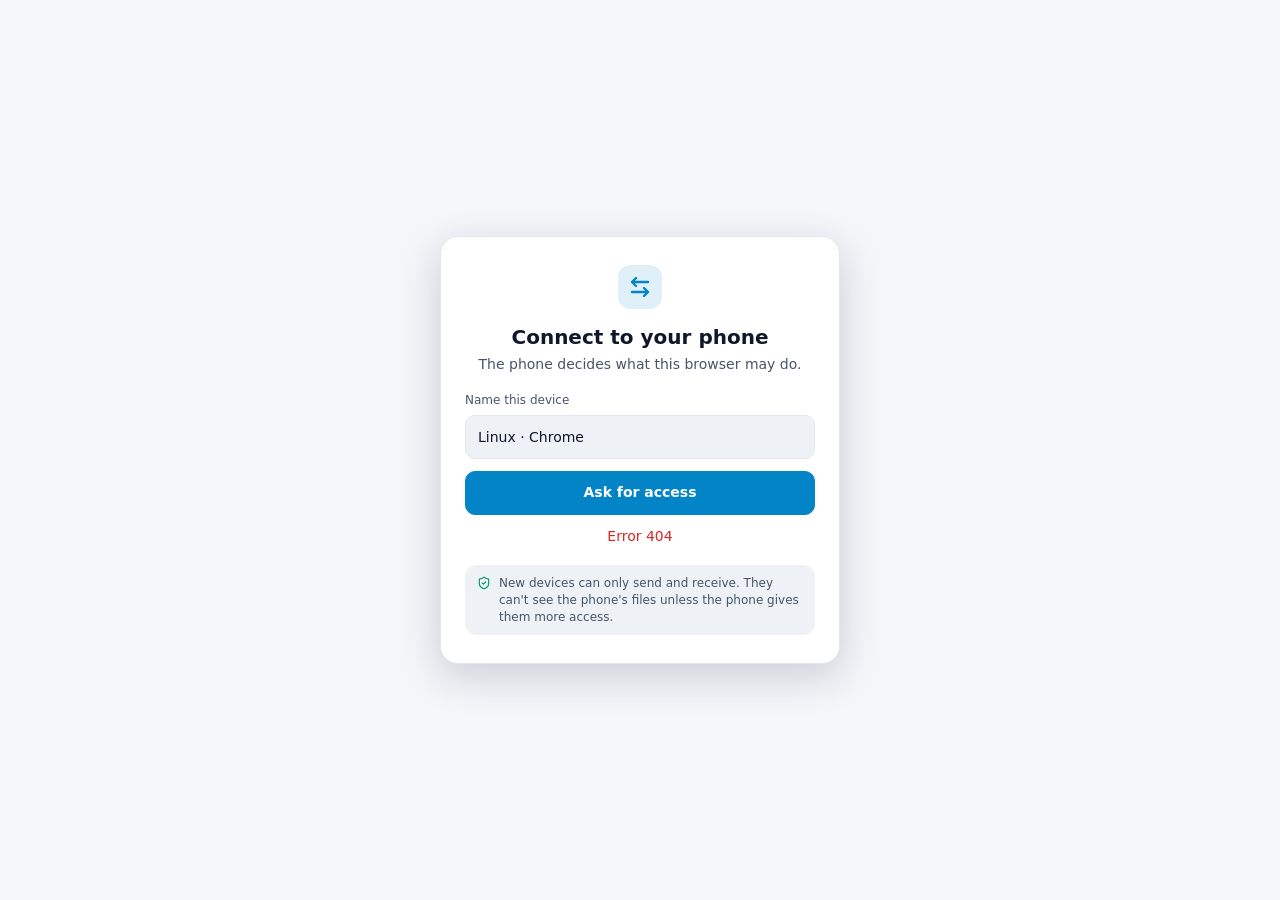
==== commit 8c9e7483: "File Transfer: device approval, access levels and PC-to-PC sending" ====
--- a/android/app/src/main/assets/transfer/index.html
+++ b/android/app/src/main/assets/transfer/index.html
@@ -4,7 +4,7 @@
 <meta charset="utf-8">
 <meta name="viewport" content="width=device-width, initial-scale=1">
 <meta name="color-scheme" content="dark light">
-<title>PhoneDeck Files</title>
+<title>PhoneDeck Transfer</title>
 <link rel="icon" href="data:image/svg+xml,%3Csvg xmlns='http://www.w3.org/2000/svg' viewBox='0 0 24 24' fill='none' stroke='%2338BDF8' stroke-width='2.5' stroke-linecap='round' stroke-linejoin='round'%3E%3Cpath d='M8 3 4 7l4 4M4 7h16M16 21l4-4-4-4M20 17H4'/%3E%3C/svg%3E">
 <style>
 :root {
@@ -35,7 +35,7 @@
   font: 14px/1.4 system-ui, -apple-system, "Segoe UI", Roboto, sans-serif;
   -webkit-font-smoothing: antialiased;
 }
-button, input, select { font: inherit; color: inherit; }
+button, input, select, textarea { font: inherit; color: inherit; }
 button {
   display: inline-flex; align-items: center; justify-content: center; gap: 7px;
   height: 36px; padding: 0 14px; border-radius: 10px; cursor: pointer;
@@ -43,39 +43,50 @@
 }
 button:hover:not(:disabled) { background: var(--hover); border-color: var(--border-2); }
 button:disabled { opacity: .45; cursor: default; }
-button:focus-visible, input:focus-visible, select:focus-visible { outline: 2px solid var(--accent); outline-offset: 1px; }
+button:focus-visible, input:focus-visible, select:focus-visible, textarea:focus-visible { outline: 2px solid var(--accent); outline-offset: 1px; }
 button.primary { background: var(--accent); border-color: var(--accent); color: var(--accent-ink); font-weight: 600; }
 button.primary:hover:not(:disabled) { background: var(--accent); filter: brightness(1.08); }
 button.danger { color: var(--danger); }
 button.danger.solid { background: var(--danger); border-color: var(--danger); color: #fff; }
 button.icon { width: 36px; padding: 0; }
-input[type=text], input[type=search], input[type=password], select {
+button.link { background: none; border: 0; color: var(--accent); height: auto; padding: 4px; }
+input[type=text], input[type=search], select, textarea {
   height: 36px; padding: 0 12px; border-radius: 10px; background: var(--panel-2); border: 1px solid var(--border);
 }
+textarea { height: auto; padding: 10px 12px; width: 100%; resize: vertical; min-height: 72px; }
 .ic { width: 18px; height: 18px; flex: none; fill: none; stroke: currentColor; stroke-width: 2; stroke-linecap: round; stroke-linejoin: round; }
 .ic.sm { width: 14px; height: 14px; }
 .ic.big { width: 44px; height: 44px; stroke-width: 1.5; }
 .ic.fill { fill: currentColor; stroke: none; }
-
-/* Login */
-.login { min-height: 100vh; display: grid; place-items: center; padding: 16px; }
-.login form {
-  width: min(360px, 100%); background: var(--panel); border: 1px solid var(--border); border-radius: 18px;
-  padding: 28px 24px; text-align: center; box-shadow: var(--shadow);
-}
-.login h1 { font-size: 20px; margin: 14px 0 4px; }
-.login p { color: var(--muted); margin: 0 0 18px; }
-.login input {
-  width: 100%; height: 54px; text-align: center; font-size: 28px; letter-spacing: .35em;
-  font-family: ui-monospace, "Cascadia Mono", Consolas, monospace;
-}
-.login button { width: 100%; height: 44px; margin-top: 12px; }
-.login .error { color: var(--danger); min-height: 20px; margin-top: 10px; }
+.muted { color: var(--muted); font-size: 13px; }
 .logo {
   width: 44px; height: 44px; border-radius: 12px; display: inline-grid; place-items: center;
   background: var(--sel); color: var(--accent); flex: none;
 }
 .logo .ic { width: 24px; height: 24px; stroke-width: 2.4; }
+
+/* Connect */
+.connect { min-height: 100vh; display: grid; place-items: center; padding: 16px; }
+.connect .box {
+  width: min(400px, 100%); background: var(--panel); border: 1px solid var(--border); border-radius: 18px;
+  padding: 28px 24px; text-align: center; box-shadow: var(--shadow);
+}
+.connect h1 { font-size: 20px; margin: 14px 0 4px; }
+.connect p { color: var(--muted); margin: 0 0 18px; }
+.connect label { display: block; text-align: left; font-size: 12px; color: var(--muted); margin-bottom: 6px; }
+.connect input { width: 100%; height: 44px; }
+.connect button { width: 100%; height: 44px; margin-top: 12px; }
+.connect .pin { text-align: center; font-size: 26px; letter-spacing: .35em; font-family: ui-monospace, "Cascadia Mono", Consolas, monospace; height: 54px; }
+.connect .code {
+  font: 700 44px/1 ui-monospace, "Cascadia Mono", Consolas, monospace; letter-spacing: .3em; color: var(--accent);
+  margin: 18px 0 8px; padding-left: .3em;
+}
+.connect .msg { min-height: 20px; margin-top: 12px; color: var(--danger); }
+.connect .alt { margin-top: 16px; font-size: 13px; }
+.spinner { width: 18px; height: 18px; border-radius: 50%; border: 2px solid var(--border-2); border-top-color: var(--accent); animation: spin 1s linear infinite; display: inline-block; vertical-align: middle; }
+@keyframes spin { to { transform: rotate(360deg); } }
+.secure { display: flex; gap: 8px; align-items: flex-start; text-align: left; margin-top: 18px; padding: 10px 12px; border-radius: 12px; background: var(--panel-2); color: var(--muted); font-size: 12px; }
+.secure .ic { color: var(--ok); margin-top: 1px; }
 
 /* Header */
 header.top {
@@ -88,17 +99,71 @@
 .brand b { font-size: 17px; }
 .brand b span { color: #2DD4BF; }
 .brand small { display: block; color: var(--muted); font-size: 12px; white-space: nowrap; overflow: hidden; text-overflow: ellipsis; }
-.storage { flex: 1; min-width: 160px; max-width: 320px; margin-left: auto; font-size: 12px; color: var(--muted); }
-.storage .meter { height: 6px; border-radius: 3px; background: var(--panel-2); overflow: hidden; margin-bottom: 4px; }
-.storage .meter i { display: block; height: 100%; background: var(--accent); border-radius: 3px; }
-.actions { display: flex; gap: 8px; flex-wrap: wrap; }
+.tabs { display: flex; gap: 4px; padding: 4px; border-radius: 12px; background: var(--panel-2); border: 1px solid var(--border); }
+.tabs button { height: 32px; border: 0; background: transparent; color: var(--muted); }
+.tabs button.on { background: var(--panel); color: var(--text); font-weight: 600; box-shadow: 0 1px 3px rgba(0,0,0,.2); }
+.tabs .badge { min-width: 18px; height: 18px; padding: 0 5px; border-radius: 9px; background: var(--accent); color: var(--accent-ink); font-size: 11px; font-weight: 700; display: inline-grid; place-items: center; }
+.me { margin-left: auto; display: flex; gap: 8px; align-items: center; }
+.chip { display: inline-flex; align-items: center; gap: 6px; max-width: 280px; }
+.chip span { overflow: hidden; text-overflow: ellipsis; }
+.chip .lvl { font-size: 11px; font-weight: 700; padding: 2px 7px; border-radius: 8px; background: var(--sel); color: var(--accent); }
 
 .offline {
   background: color-mix(in srgb, var(--danger) 16%, var(--panel)); color: var(--text);
   border-bottom: 1px solid var(--danger); padding: 8px 20px; font-size: 13px;
 }
 
-/* Layout */
+/* Send tab */
+.send { display: grid; grid-template-columns: minmax(0, 1.1fr) minmax(0, 1fr); gap: 20px; padding: 20px 20px 80px; max-width: 1300px; margin: 0 auto; }
+.col { display: flex; flex-direction: column; gap: 16px; min-width: 0; }
+.panel { background: var(--panel); border: 1px solid var(--border); border-radius: 16px; padding: 16px; }
+.panel h3 { margin: 0 0 12px; font-size: 12px; font-weight: 700; letter-spacing: .12em; text-transform: uppercase; color: var(--dim); display: flex; align-items: center; gap: 8px; }
+.targets { display: flex; flex-wrap: wrap; gap: 8px; }
+.target {
+  height: auto; min-height: 52px; padding: 8px 14px 8px 10px; border-radius: 14px; gap: 10px; text-align: left;
+  background: var(--panel-2); border: 1.5px solid var(--border);
+}
+.target .ic { width: 22px; height: 22px; color: var(--muted); }
+.target small { display: block; font-size: 11px; color: var(--muted); }
+.target.on { border-color: var(--accent); background: var(--sel); }
+.target.on .ic { color: var(--accent); }
+.target .tick { width: 18px; height: 18px; border-radius: 6px; border: 1.5px solid var(--border-2); display: grid; place-items: center; color: transparent; }
+.target.on .tick { background: var(--accent); border-color: var(--accent); color: var(--accent-ink); }
+.target .tick .ic { width: 12px; height: 12px; stroke-width: 3; color: inherit; }
+.dropzone {
+  border: 1.5px dashed var(--border-2); border-radius: 14px; padding: 26px 16px; text-align: center; color: var(--muted);
+  transition: border-color .15s, background .15s;
+}
+.dropzone.hot { border-color: var(--accent); background: var(--sel); }
+.dropzone .ic { width: 34px; height: 34px; color: var(--accent); display: block; margin: 0 auto 8px; stroke-width: 1.6; }
+.dropzone b { display: block; color: var(--text); font-size: 15px; margin-bottom: 10px; }
+.dropzone .buttons { display: flex; gap: 8px; justify-content: center; flex-wrap: wrap; }
+.picked { margin-top: 12px; max-height: 260px; overflow-y: auto; }
+.pick-row { display: grid; grid-template-columns: 22px minmax(0, 1fr) auto 28px; gap: 10px; align-items: center; padding: 6px 0; border-bottom: 1px solid var(--border); font-size: 13px; }
+.pick-row:last-child { border-bottom: 0; }
+.pick-row span { overflow: hidden; text-overflow: ellipsis; white-space: nowrap; }
+.pick-row button { width: 28px; height: 28px; padding: 0; background: transparent; border-color: transparent; color: var(--muted); }
+.row { display: flex; align-items: center; gap: 10px; margin-top: 12px; }
+.row .grow { flex: 1; min-width: 0; }
+.feed { display: flex; flex-direction: column; gap: 10px; }
+.card { border: 1px solid var(--border); background: var(--panel-2); border-radius: 14px; padding: 12px 14px; }
+.card.incoming { border-color: color-mix(in srgb, var(--accent) 55%, var(--border)); }
+.card .head { display: flex; align-items: center; gap: 8px; font-size: 12px; color: var(--muted); }
+.card .head .ic { width: 15px; height: 15px; }
+.card .head .time { margin-left: auto; }
+.card .title { font-weight: 600; margin-top: 4px; word-break: break-word; }
+.card .files { font-size: 12px; color: var(--muted); margin-top: 2px; word-break: break-word; }
+.card .text { white-space: pre-wrap; word-break: break-word; margin-top: 6px; max-height: 220px; overflow-y: auto; font-size: 14px; }
+.card .actions { display: flex; gap: 8px; margin-top: 10px; flex-wrap: wrap; }
+.card .status { font-size: 13px; margin-top: 8px; color: var(--muted); }
+.card .status.ok { color: var(--ok); }
+.card .status.err { color: var(--danger); }
+.card .who { font-size: 12px; color: var(--muted); margin-top: 6px; display: grid; gap: 3px; }
+.bar { height: 5px; border-radius: 3px; background: var(--border); overflow: hidden; margin-top: 8px; }
+.bar i { display: block; height: 100%; background: var(--accent); transition: width .25s; }
+.bar.ok i { background: var(--ok); }
+
+/* Files tab */
 .layout { display: grid; grid-template-columns: 220px minmax(0, 1fr); gap: 20px; padding: 16px 20px 120px; }
 nav.side { position: sticky; top: 76px; align-self: start; display: flex; flex-direction: column; gap: 2px; }
 .side-label { font-size: 11px; font-weight: 700; letter-spacing: .12em; text-transform: uppercase; color: var(--dim); margin: 12px 10px 6px; }
@@ -107,47 +172,40 @@
 .place span { overflow: hidden; text-overflow: ellipsis; }
 .place:hover:not(:disabled) { background: var(--hover); border-color: transparent; color: var(--text); }
 .place.on { background: var(--sel); color: var(--accent); font-weight: 600; }
-
-.pathbar { display: flex; align-items: center; gap: 8px; min-width: 0; }
-.crumbs { display: flex; align-items: center; gap: 2px; min-width: 0; overflow-x: auto; scrollbar-width: none; }
+.storage { font-size: 12px; color: var(--muted); margin: 14px 10px 0; }
+.storage .meter { height: 6px; border-radius: 3px; background: var(--panel-2); overflow: hidden; margin-bottom: 4px; }
+.storage .meter i { display: block; height: 100%; background: var(--accent); border-radius: 3px; }
+.pathbar { display: flex; align-items: center; gap: 8px; min-width: 0; flex-wrap: wrap; }
+.crumbs { display: flex; align-items: center; gap: 2px; min-width: 0; flex: 1; overflow-x: auto; scrollbar-width: none; }
 .crumb { background: transparent; border-color: transparent; height: 32px; padding: 0 8px; color: var(--muted); }
 .crumb.cur { color: var(--text); font-weight: 600; }
 .crumbs .sep { color: var(--dim); }
-
+.file-actions { display: flex; gap: 8px; flex-wrap: wrap; }
 .toolbar { display: flex; align-items: center; gap: 8px; margin: 12px 0; flex-wrap: wrap; }
 .toolbar input[type=search] { flex: 1; min-width: 140px; max-width: 320px; }
 .toggle { display: inline-flex; align-items: center; gap: 6px; color: var(--muted); font-size: 13px; cursor: pointer; user-select: none; }
 .spacer { flex: 1; }
-
+.readonly { font-size: 12px; font-weight: 700; color: var(--warn); padding: 3px 8px; border: 1px solid var(--warn); border-radius: 8px; }
 .selbar {
   position: sticky; top: 64px; z-index: 10; display: flex; align-items: center; gap: 8px; flex-wrap: wrap;
   padding: 8px 10px 8px 14px; margin-bottom: 12px; border-radius: 12px;
   background: var(--panel); border: 1px solid var(--accent); box-shadow: var(--shadow);
 }
 .selbar .count { font-weight: 600; margin-right: auto; }
-
-/* Items */
 .items.grid { display: grid; grid-template-columns: repeat(auto-fill, minmax(150px, 1fr)); gap: 12px; }
 .item { position: relative; border-radius: 14px; cursor: pointer; user-select: none; border: 1px solid transparent; }
 .grid .item { background: var(--panel); border-color: var(--border); padding: 8px; }
 .item:hover { border-color: var(--border-2); }
 .item.sel { background: var(--sel); border-color: var(--accent); }
-.thumb {
-  position: relative; aspect-ratio: 1; border-radius: 10px; background: var(--panel-2);
-  display: grid; place-items: center; overflow: hidden;
-}
+.thumb { position: relative; aspect-ratio: 1; border-radius: 10px; background: var(--panel-2); display: grid; place-items: center; overflow: hidden; }
 .thumb img { position: absolute; inset: 0; width: 100%; height: 100%; object-fit: cover; }
-.thumb .badge {
-  position: absolute; left: 6px; bottom: 6px; width: 24px; height: 24px; border-radius: 50%;
-  background: rgba(0, 0, 0, .6); color: #fff; display: grid; place-items: center;
-}
+.thumb .badge { position: absolute; left: 6px; bottom: 6px; width: 24px; height: 24px; border-radius: 50%; background: rgba(0, 0, 0, .6); color: #fff; display: grid; place-items: center; }
 .thumb .badge .ic { width: 10px; height: 10px; margin-left: 2px; }
 .item .name { margin-top: 8px; font-size: 13px; word-break: break-word; display: -webkit-box; -webkit-line-clamp: 2; -webkit-box-orient: vertical; overflow: hidden; }
 .item .meta { font-size: 12px; color: var(--muted); margin-top: 2px; }
 .pick {
   position: absolute; top: 12px; left: 12px; width: 24px; height: 24px; padding: 0; border-radius: 7px;
-  background: rgba(11, 14, 20, .55); border: 1.5px solid rgba(255, 255, 255, .7); color: transparent;
-  opacity: 0; transition: opacity .12s;
+  background: rgba(11, 14, 20, .55); border: 1.5px solid rgba(255, 255, 255, .7); color: transparent; opacity: 0; transition: opacity .12s;
 }
 .item:hover .pick, .item.sel .pick, .items.selecting .pick { opacity: 1; }
 .item.sel .pick { background: var(--accent); border-color: var(--accent); color: var(--accent-ink); }
@@ -159,12 +217,8 @@
 .k-apk { --k: var(--k-apk); } .k-file { --k: var(--k-file); }
 .thumb > .ic { color: var(--k); }
 .k-folder .thumb { background: color-mix(in srgb, var(--k-folder) 12%, var(--panel-2)); }
-
 .items.list { display: flex; flex-direction: column; background: var(--panel); border: 1px solid var(--border); border-radius: 14px; overflow: hidden; }
-.list .item, .list .head {
-  display: grid; grid-template-columns: 34px 40px minmax(0, 1fr) 110px 180px; align-items: center; gap: 12px;
-  padding: 6px 14px; border-radius: 0; border: 0; border-bottom: 1px solid var(--border);
-}
+.list .item, .list .head { display: grid; grid-template-columns: 34px 40px minmax(0, 1fr) 110px 180px; align-items: center; gap: 12px; padding: 6px 14px; border-radius: 0; border: 0; border-bottom: 1px solid var(--border); }
 .list .item:last-child { border-bottom: 0; }
 .list .item:hover { background: var(--hover); }
 .list .item.sel { background: var(--sel); }
@@ -177,27 +231,17 @@
 .list .name { margin: 0; -webkit-line-clamp: 1; }
 .list .meta, .list .date { margin: 0; font-size: 13px; color: var(--muted); }
 .list .num { text-align: right; }
-
 .empty { text-align: center; color: var(--muted); padding: 64px 16px; border: 1.5px dashed var(--border-2); border-radius: 16px; }
 .empty .ic { width: 40px; height: 40px; color: var(--dim); margin-bottom: 10px; stroke-width: 1.5; }
 .empty b { display: block; color: var(--text); font-size: 15px; margin-bottom: 4px; }
 
 /* Drop overlay */
-.drop {
-  position: fixed; inset: 0; z-index: 50; display: grid; place-items: center; pointer-events: none;
-  background: color-mix(in srgb, var(--bg) 70%, transparent); backdrop-filter: blur(2px);
-}
-.drop div {
-  padding: 36px 48px; border-radius: 20px; border: 2px dashed var(--accent); background: var(--panel);
-  text-align: center; font-size: 16px; box-shadow: var(--shadow);
-}
+.drop { position: fixed; inset: 0; z-index: 50; display: grid; place-items: center; pointer-events: none; background: color-mix(in srgb, var(--bg) 70%, transparent); backdrop-filter: blur(2px); }
+.drop div { padding: 36px 48px; border-radius: 20px; border: 2px dashed var(--accent); background: var(--panel); text-align: center; font-size: 16px; box-shadow: var(--shadow); }
 .drop .ic { width: 40px; height: 40px; color: var(--accent); display: block; margin: 0 auto 10px; }
 
-/* Upload queue */
-.queue {
-  position: fixed; right: 20px; bottom: 20px; z-index: 40; width: min(400px, calc(100vw - 32px));
-  background: var(--panel); border: 1px solid var(--border-2); border-radius: 16px; box-shadow: var(--shadow); overflow: hidden;
-}
+/* Upload queue (Phone files tab) */
+.queue { position: fixed; right: 20px; bottom: 20px; z-index: 40; width: min(400px, calc(100vw - 32px)); background: var(--panel); border: 1px solid var(--border-2); border-radius: 16px; box-shadow: var(--shadow); overflow: hidden; }
 .qhead { display: flex; align-items: center; gap: 8px; padding: 12px 10px 12px 16px; border-bottom: 1px solid var(--border); }
 .qhead div { flex: 1; min-width: 0; }
 .qhead b { display: block; }
@@ -213,8 +257,7 @@
 .qrow .qinfo { font-size: 12px; color: var(--muted); grid-column: 1; }
 .qrow .qinfo.err { color: var(--danger); }
 .qrow .qinfo.ok { color: var(--ok); }
-.qrow .bar { grid-column: 1; height: 4px; border-radius: 2px; background: var(--panel-2); overflow: hidden; margin: 3px 0 1px; }
-.qrow .bar i { display: block; height: 100%; background: var(--accent); }
+.qrow .bar { grid-column: 1; margin: 3px 0 1px; height: 4px; }
 .qrow button { grid-row: 1 / span 3; grid-column: 2; align-self: center; width: 28px; height: 28px; padding: 0; background: transparent; border-color: transparent; color: var(--muted); }
 .qmore { padding: 8px 16px; font-size: 12px; color: var(--muted); }
 
@@ -249,17 +292,18 @@
 .toast.show { opacity: 1; transform: translate(-50%, 0); }
 .toast.err { background: var(--danger); color: #fff; }
 
-/* Narrow screens (tablets, phones) */
+@media (max-width: 900px) {
+  .send { grid-template-columns: minmax(0, 1fr); padding: 14px 16px 80px; }
+}
 @media (max-width: 820px) {
   header.top { padding: 10px 16px; gap: 10px; }
-  .storage { order: 3; max-width: none; flex-basis: 100%; margin: 0; }
-  .actions { margin-left: auto; }
-  .actions .label { display: none; }
-  .actions button { width: 36px; padding: 0; }
+  .chip .name { display: none; }
   .layout { grid-template-columns: minmax(0, 1fr); padding: 12px 16px 120px; gap: 8px; }
   nav.side { position: static; flex-direction: row; overflow-x: auto; scrollbar-width: none; gap: 6px; }
-  .side-label { display: none; }
+  .side-label, .storage { display: none; }
   .place { flex: none; border: 1px solid var(--border); background: var(--panel); height: 34px; }
+  .file-actions .label { display: none; }
+  .file-actions button { width: 36px; padding: 0; }
   .selbar { top: 110px; }
   .items.grid { grid-template-columns: repeat(auto-fill, minmax(110px, 1fr)); gap: 8px; }
   .list .item, .list .head { grid-template-columns: 28px 40px minmax(0, 1fr) 80px; gap: 10px; padding: 6px 10px; }
@@ -290,6 +334,7 @@
   <symbol id="i-chat" viewBox="0 0 24 24"><path d="M7.9 20A9 9 0 1 0 4 16.1L2 22Z"/></symbol>
   <symbol id="i-mic" viewBox="0 0 24 24"><rect x="9" y="2" width="6" height="13" rx="3"/><path d="M19 10v2a7 7 0 0 1-14 0v-2M12 19v3"/></symbol>
   <symbol id="i-phone" viewBox="0 0 24 24"><rect width="14" height="20" x="5" y="2" rx="2"/><path d="M12 18h.01"/></symbol>
+  <symbol id="i-monitor" viewBox="0 0 24 24"><rect width="20" height="14" x="2" y="3" rx="2"/><path d="M8 21h8M12 17v4"/></symbol>
   <symbol id="i-sd" viewBox="0 0 24 24"><path d="M6 22a2 2 0 0 1-2-2V6l4-4h10a2 2 0 0 1 2 2v16a2 2 0 0 1-2 2ZM8 10V7M12 10V7M16 10V7"/></symbol>
   <symbol id="i-trash" viewBox="0 0 24 24"><path d="M3 6h18M19 6v14c0 1-1 2-2 2H7c-1 0-2-1-2-2V6M8 6V4c0-1 1-2 2-2h4c1 0 2 1 2 2v2"/></symbol>
   <symbol id="i-edit" viewBox="0 0 24 24"><path d="M21.17 6.81a1 1 0 0 0-3.99-3.99L3.84 16.17a2 2 0 0 0-.5.83l-1.32 4.35a.5.5 0 0 0 .62.62l4.35-1.32a2 2 0 0 0 .83-.5z"/></symbol>
@@ -303,72 +348,151 @@
   <symbol id="i-list" viewBox="0 0 24 24"><path d="M8 6h13M8 12h13M8 18h13M3 6h.01M3 12h.01M3 18h.01"/></symbol>
   <symbol id="i-refresh" viewBox="0 0 24 24"><path d="M3 12a9 9 0 0 1 9-9 9.75 9.75 0 0 1 6.74 2.74L21 8M21 3v5h-5M21 12a9 9 0 0 1-9 9 9.75 9.75 0 0 1-6.74-2.74L3 16M8 16H3v5"/></symbol>
   <symbol id="i-play" viewBox="0 0 24 24"><path d="M6 3l14 9-14 9z"/></symbol>
+  <symbol id="i-shield" viewBox="0 0 24 24"><path d="M20 13c0 5-3.5 7.5-7.66 8.95a1 1 0 0 1-.67-.01C7.5 20.5 4 18 4 13V6a1 1 0 0 1 1-1c2 0 4.5-1.2 6.24-2.72a1.17 1.17 0 0 1 1.52 0C14.51 3.81 17 5 19 5a1 1 0 0 1 1 1z"/><path d="m9 12 2 2 4-4"/></symbol>
+  <symbol id="i-send" viewBox="0 0 24 24"><path d="M14.54 21.69a.5.5 0 0 0 .94-.03l6.5-19a.5.5 0 0 0-.64-.64l-19 6.5a.5.5 0 0 0-.03.94l7.93 3.18a2 2 0 0 1 1.11 1.11zM21.85 2.15 10.9 13.1"/></symbol>
+  <symbol id="i-inbox" viewBox="0 0 24 24"><path d="M22 12h-6l-2 3h-4l-2-3H2"/><path d="M5.45 5.11 2 12v6a2 2 0 0 0 2 2h16a2 2 0 0 0 2-2v-6l-3.45-6.89A2 2 0 0 0 16.76 4H7.24a2 2 0 0 0-1.79 1.11z"/></symbol>
+  <symbol id="i-copy" viewBox="0 0 24 24"><rect width="14" height="14" x="8" y="8" rx="2"/><path d="M4 16c-1.1 0-2-.9-2-2V4c0-1.1.9-2 2-2h10c1.1 0 2 .9 2 2"/></symbol>
+  <symbol id="i-link" viewBox="0 0 24 24"><path d="M10 13a5 5 0 0 0 7.54.54l3-3a5 5 0 0 0-7.07-7.07l-1.72 1.71M14 11a5 5 0 0 0-7.54-.54l-3 3a5 5 0 0 0 7.07 7.07l1.71-1.71"/></symbol>
+  <symbol id="i-logout" viewBox="0 0 24 24"><path d="M9 21H5a2 2 0 0 1-2-2V5a2 2 0 0 1 2-2h4M16 17l5-5-5-5M21 12H9"/></symbol>
 </svg>
 
-<div id="login" class="login" hidden>
-  <form id="loginForm" autocomplete="off">
+<!-- Connect: ask the phone for access (or use the PIN) -->
+<div id="connect" class="connect" hidden>
+  <div class="box">
     <span class="logo"><svg class="ic"><use href="#i-logo"/></svg></span>
-    <h1>Connect to your phone</h1>
-    <p>Enter the PIN shown in PhoneDeck › File Transfer.</p>
-    <input id="pin" type="text" inputmode="numeric" maxlength="6" placeholder="••••••" aria-label="PIN" autocomplete="one-time-code">
-    <button class="primary" type="submit">Connect</button>
-    <div class="error" id="pinError" role="alert"></div>
-  </form>
+    <h1 id="cTitle">Connect to your phone</h1>
+    <p id="cSub">The phone decides what this browser may do.</p>
+
+    <form id="askForm" autocomplete="off">
+      <label for="deviceName">Name this device</label>
+      <input id="deviceName" type="text" maxlength="40" placeholder="Laptop">
+      <button class="primary" type="submit">Ask for access</button>
+    </form>
+
+    <div id="waiting" hidden>
+      <div class="muted"><span class="spinner"></span>&nbsp; Tap <b>Allow</b> on the phone</div>
+      <div class="code" id="code"></div>
+      <div class="muted">Check that the phone shows the same code.</div>
+      <button id="cancelAsk" type="button">Cancel</button>
+    </div>
+
+    <form id="pinForm" autocomplete="off" hidden>
+      <label for="pin">PIN shown in PhoneDeck › File Transfer</label>
+      <input id="pin" class="pin" type="text" inputmode="numeric" maxlength="6" placeholder="••••••" autocomplete="one-time-code">
+      <button class="primary" type="submit">Sign in</button>
+    </form>
+
+    <div class="msg" id="cMsg" role="alert"></div>
+    <div class="alt"><button class="link" id="togglePin" type="button" hidden>Sign in with the PIN instead</button></div>
+    <div class="secure"><svg class="ic sm"><use href="#i-shield"/></svg>
+      <span>New devices can only send and receive. They can't see the phone's files unless the phone gives them more access.</span></div>
+  </div>
 </div>
 
 <div id="app" hidden>
   <header class="top">
     <div class="brand">
       <span class="logo"><svg class="ic"><use href="#i-logo"/></svg></span>
-      <div><b>Phone<span>Deck</span> Files</b><small id="device"></small></div>
+      <div><b>Phone<span>Deck</span></b><small id="phoneName"></small></div>
     </div>
-    <div class="storage">
-      <div class="meter"><i id="storageBar"></i></div>
-      <span id="storageText"></span>
-    </div>
-    <div class="actions">
-      <button id="btnUpload" class="primary" title="Upload files to this folder"><svg class="ic"><use href="#i-upload"/></svg><span class="label">Upload files</span></button>
-      <button id="btnUploadDir" title="Upload a folder"><svg class="ic"><use href="#i-folder-up"/></svg><span class="label">Upload folder</span></button>
-      <button id="btnNewDir" title="New folder"><svg class="ic"><use href="#i-folder-plus"/></svg><span class="label">New folder</span></button>
+    <nav class="tabs" aria-label="Sections">
+      <button data-tab="send" class="on"><svg class="ic sm"><use href="#i-send"/></svg>Send<span id="inboxBadge" class="badge" hidden></span></button>
+      <button data-tab="files" id="tabFilesBtn"><svg class="ic sm"><use href="#i-phone"/></svg>Phone files</button>
+    </nav>
+    <div class="me">
+      <button id="meChip" class="chip" title="Rename this device"><svg class="ic sm"><use href="#i-monitor"/></svg><span class="name" id="meName"></span><span class="lvl" id="meAccess"></span></button>
+      <button id="btnSignOut" class="icon" title="Disconnect this browser"><svg class="ic"><use href="#i-logout"/></svg></button>
     </div>
   </header>
   <div id="offline" class="offline" hidden>Can't reach the phone. Check that File Transfer is still on and both devices are on the same network.</div>
 
-  <div class="layout">
-    <nav class="side" id="side" aria-label="Places"></nav>
-    <main>
-      <div class="pathbar">
-        <button id="btnUp" class="icon" title="Up one folder (Backspace)"><svg class="ic"><use href="#i-up"/></svg></button>
-        <div id="crumbs" class="crumbs"></div>
+  <!-- Send -->
+  <section id="tabSend" class="send">
+    <div class="col">
+      <div class="panel">
+        <h3>Send to</h3>
+        <div id="targets" class="targets"></div>
+        <p id="targetsHint" class="muted" hidden></p>
       </div>
-      <div class="toolbar">
-        <input id="filter" type="search" placeholder="Filter this folder" aria-label="Filter this folder">
-        <select id="sort" aria-label="Sort">
-          <option value="name">Name</option>
-          <option value="date">Newest first</option>
-          <option value="size">Largest first</option>
-        </select>
-        <label class="toggle"><input type="checkbox" id="showHidden"> Hidden files</label>
-        <span class="spacer"></span>
-        <button id="btnSelectAll">Select all</button>
-        <button id="btnRefresh" class="icon" title="Refresh"><svg class="ic"><use href="#i-refresh"/></svg></button>
-        <button id="btnView" class="icon" title="Switch view"><svg class="ic"><use id="viewIcon" href="#i-list"/></svg></button>
+      <div class="panel">
+        <h3>Files</h3>
+        <div id="dropzone" class="dropzone">
+          <svg class="ic"><use href="#i-upload"/></svg>
+          <b>Drop files or folders here</b>
+          <div class="buttons">
+            <button id="chooseFiles" type="button">Choose files</button>
+            <button id="chooseFolder" type="button">Choose folder</button>
+          </div>
+        </div>
+        <div id="picked" class="picked"></div>
+        <div class="row">
+          <span id="pickedInfo" class="muted grow"></span>
+          <button id="clearPicked" type="button" hidden>Clear</button>
+          <button id="btnSend" class="primary" type="button" disabled><svg class="ic"><use href="#i-send"/></svg>Send</button>
+        </div>
       </div>
-      <div id="selbar" class="selbar" hidden>
-        <span class="count" id="selCount"></span>
-        <button id="btnDownload" class="primary"><svg class="ic"><use href="#i-download"/></svg>Download</button>
-        <button id="btnSeparate" title="Download each file on its own instead of one zip">Separate files</button>
-        <button id="btnRename"><svg class="ic"><use href="#i-edit"/></svg>Rename</button>
-        <button id="btnDelete" class="danger"><svg class="ic"><use href="#i-trash"/></svg>Delete</button>
-        <button id="btnClear" class="icon" title="Clear selection (Esc)"><svg class="ic"><use href="#i-x"/></svg></button>
+      <div class="panel">
+        <h3>Text or link</h3>
+        <textarea id="textMsg" maxlength="10000" placeholder="Type or paste text, a link, a code…"></textarea>
+        <div class="row">
+          <span class="muted grow">Ctrl + Enter to send</span>
+          <button id="btnSendText" type="button" disabled>Send text</button>
+        </div>
       </div>
-      <div id="list" class="items grid"></div>
-      <div id="empty" class="empty" hidden></div>
-    </main>
-  </div>
+    </div>
+    <div class="col">
+      <div class="panel">
+        <h3><svg class="ic sm"><use href="#i-inbox"/></svg>Activity</h3>
+        <div id="feed" class="feed"></div>
+        <p id="feedEmpty" class="muted">Files and text you send or receive appear here. Keep this tab open to receive.</p>
+      </div>
+    </div>
+  </section>
+
+  <!-- Phone files -->
+  <section id="tabFiles" hidden>
+    <div class="layout">
+      <nav class="side" id="side" aria-label="Folders"></nav>
+      <main>
+        <div class="pathbar">
+          <button id="btnUp" class="icon" title="Up one folder (Backspace)"><svg class="ic"><use href="#i-up"/></svg></button>
+          <div id="crumbs" class="crumbs"></div>
+          <span id="readOnly" class="readonly" hidden>VIEW ONLY</span>
+          <div class="file-actions">
+            <button id="btnUpload" class="primary" title="Upload files to this folder"><svg class="ic"><use href="#i-upload"/></svg><span class="label">Upload</span></button>
+            <button id="btnUploadDir" title="Upload a folder"><svg class="ic"><use href="#i-folder-up"/></svg><span class="label">Folder</span></button>
+            <button id="btnNewDir" title="New folder"><svg class="ic"><use href="#i-folder-plus"/></svg><span class="label">New folder</span></button>
+          </div>
+        </div>
+        <div class="toolbar">
+          <input id="filter" type="search" placeholder="Filter this folder" aria-label="Filter this folder">
+          <select id="sort" aria-label="Sort">
+            <option value="name">Name</option>
+            <option value="date">Newest first</option>
+            <option value="size">Largest first</option>
+          </select>
+          <label class="toggle"><input type="checkbox" id="showHidden"> Hidden files</label>
+          <span class="spacer"></span>
+          <button id="btnSelectAll">Select all</button>
+          <button id="btnRefresh" class="icon" title="Refresh"><svg class="ic"><use href="#i-refresh"/></svg></button>
+          <button id="btnView" class="icon" title="Switch view"><svg class="ic"><use id="viewIcon" href="#i-list"/></svg></button>
+        </div>
+        <div id="selbar" class="selbar" hidden>
+          <span class="count" id="selCount"></span>
+          <button id="btnDownload" class="primary"><svg class="ic"><use href="#i-download"/></svg>Download</button>
+          <button id="btnSeparate" title="Download each file on its own instead of one zip">Separate files</button>
+          <button id="btnRename"><svg class="ic"><use href="#i-edit"/></svg>Rename</button>
+          <button id="btnDelete" class="danger"><svg class="ic"><use href="#i-trash"/></svg>Delete</button>
+          <button id="btnClear" class="icon" title="Clear selection (Esc)"><svg class="ic"><use href="#i-x"/></svg></button>
+        </div>
+        <div id="list" class="items grid"></div>
+        <div id="empty" class="empty" hidden></div>
+      </main>
+    </div>
+  </section>
 </div>
 
-<div id="drop" class="drop" hidden><div><svg class="ic"><use href="#i-upload"/></svg>Drop to send to <b id="dropTarget"></b></div></div>
+<div id="drop" class="drop" hidden><div><svg class="ic"><use href="#i-upload"/></svg><span id="dropText"></span></div></div>
 
 <div id="queue" class="queue" hidden>
   <div class="qhead">
@@ -406,6 +530,8 @@
 <div id="toast" class="toast" role="status"></div>
 <input type="file" id="pickFiles" multiple hidden>
 <input type="file" id="pickDir" webkitdirectory multiple hidden>
+<input type="file" id="sendFiles" multiple hidden>
+<input type="file" id="sendDir" webkitdirectory multiple hidden>
 <iframe name="dlframe" title="downloads" hidden></iframe>
 
 <script>
@@ -436,9 +562,11 @@
 const ICON = { folder: 'folder', image: 'image', video: 'film', audio: 'music', doc: 'doc', archive: 'archive', apk: 'package', file: 'file' };
 const MEDIA = new Set(['image', 'video', 'audio']);
 const OPEN_IN_TAB = new Set(['pdf', 'txt', 'md', 'log', 'json', 'csv', 'xml']);
+const ACCESS = { SEND: 'Send & receive', FOLDERS: 'Shared folders', FULL: 'All files' };
 
 const ext = (name) => { const i = name.lastIndexOf('.'); return i > 0 ? name.slice(i + 1).toLowerCase() : ''; };
 const kindOf = (item) => item.d ? 'folder' : (EXT[ext(item.n)] || 'file');
+const baseName = (path) => path.split('/').pop();
 
 function el(tag, cls, text) {
   const e = document.createElement(tag);
@@ -457,6 +585,15 @@
   return svg;
 }
 
+function button(label, cls, onClick, iconName) {
+  const b = el('button', cls);
+  b.type = 'button';
+  if (iconName) b.appendChild(icon(iconName));
+  b.appendChild(document.createTextNode(label));
+  b.onclick = onClick;
+  return b;
+}
+
 function fmtSize(b) {
   if (b < 1024) return b + ' B';
   const units = ['KB', 'MB', 'GB', 'TB'];
@@ -471,6 +608,9 @@
   if (d.toDateString() === new Date().toDateString()) return 'Today ' + time;
   return d.toLocaleDateString([], { year: 'numeric', month: 'short', day: 'numeric' }) + ' ' + time;
 }
+
+const fmtTime = (ms) => new Date(ms).toLocaleTimeString([], { hour: '2-digit', minute: '2-digit' });
+const pct = (done, total) => (total > 0 ? Math.min(100, Math.floor(done * 100 / total)) : 0);
 
 let toastTimer = 0;
 function toast(text, error) {
@@ -481,6 +621,27 @@
   toastTimer = setTimeout(() => { t.className = 'toast' + (error ? ' err' : ''); }, error ? 5000 : 3000);
 }
 
+/** The page is served over plain HTTP, where the async clipboard API is unavailable. */
+function copyText(text) {
+  const done = () => toast('Copied');
+  if (navigator.clipboard && window.isSecureContext) {
+    navigator.clipboard.writeText(text).then(done, () => legacyCopy(text) && done());
+  } else if (legacyCopy(text)) done();
+  else toast("Couldn't copy. Select the text and press Ctrl + C.", true);
+}
+
+function legacyCopy(text) {
+  const area = el('textarea');
+  area.value = text;
+  area.style.cssText = 'position:fixed;top:-1000px;opacity:0';
+  document.body.appendChild(area);
+  area.select();
+  let ok = false;
+  try { ok = document.execCommand('copy'); } catch (e) { ok = false; }
+  area.remove();
+  return ok;
+}
+
 class AuthError extends Error {}
 
 async function api(url, opts) {
@@ -488,13 +649,13 @@
   try {
     r = await fetch(url, Object.assign({ credentials: 'same-origin', cache: 'no-store' }, opts));
   } catch (e) {
-    $('#offline').hidden = false;
+    if (!$('#app').hidden) $('#offline').hidden = false;
     throw new Error("Can't reach the phone");
   }
   $('#offline').hidden = true;
   let data = {};
   try { data = await r.json(); } catch (e) { /* empty body */ }
-  if (r.status === 401) { showLogin(); throw new AuthError(data.error || 'PIN needed'); }
+  if (r.status === 401) throw new AuthError(data.error || 'Not connected');
   if (!r.ok) throw new Error(data.error || 'Error ' + r.status);
   return data;
 }
@@ -503,14 +664,38 @@
   ? { method: 'POST' }
   : { method: 'POST', headers: { 'Content-Type': 'application/json' }, body: JSON.stringify(body) });
 
-function fail(e) { if (!(e instanceof AuthError)) toast(e.message || String(e), true); }
+function fail(e) {
+  if (e instanceof AuthError) signedOut('This browser was disconnected. Ask the phone for access again.');
+  else toast(e.message || String(e), true);
+}
+
+function guessDevice() {
+  const ua = navigator.userAgent;
+  const os = /Windows/.test(ua) ? 'Windows'
+    : /iPhone|iPad/.test(ua) ? 'iPhone'
+    : /Android/.test(ua) ? 'Android'
+    : /CrOS/.test(ua) ? 'Chromebook'
+    : /Mac OS X|Macintosh/.test(ua) ? 'Mac'
+    : /Linux/.test(ua) ? 'Linux' : 'Computer';
+  const browser = /Edg\//.test(ua) ? 'Edge' : /OPR\//.test(ua) ? 'Opera' : /Firefox\//.test(ua) ? 'Firefox'
+    : /Chrome\//.test(ua) ? 'Chrome' : /Safari\//.test(ua) ? 'Safari' : 'Browser';
+  const platform = { Windows: 'windows', iPhone: 'iphone', Android: 'android', Chromebook: 'chromeos', Mac: 'mac', Linux: 'linux' }[os] || 'other';
+  return { name: os + ' · ' + browser, platform };
+}
 
 // ---------------------------------------------------------------------------
 // State
 // ---------------------------------------------------------------------------
 
 const S = {
-  info: null, dir: null, items: [], shown: [], sel: new Set(), anchor: -1,
+  me: null, phone: '', roots: [], places: [], tab: 'send', es: null,
+  /** False while the history replayed on connect arrives: no toasts for old items. */
+  live: false,
+  // Send
+  devices: [], targets: new Set(), picked: [], shares: new Map(), texts: new Map(),
+  outgoing: new Map(), uploading: new Set(), accepted: new Set(), downloaded: new Set(),
+  // Phone files
+  dir: null, items: [], shown: [], sel: new Set(), anchor: -1,
   view: store.get('view', 'grid'), sort: store.get('sort', 'name'), hidden: store.get('hidden', '0') === '1', filter: '',
 };
 
@@ -520,63 +705,603 @@
 const selectedItems = () => S.items.filter((i) => S.sel.has(i.n));
 
 // ---------------------------------------------------------------------------
-// Login and start
+// Connecting: approval on the phone, or the PIN
 // ---------------------------------------------------------------------------
 
-function showLogin(message) {
+let waitId = null;
+
+async function showConnect(message) {
+  if (S.es) { S.es.close(); S.es = null; }
   $('#app').hidden = true;
   $('#viewer').hidden = true;
-  $('#login').hidden = false;
-  $('#pinError').textContent = message || '';
-  setTimeout(() => $('#pin').focus(), 50);
-}
-
-$('#loginForm').addEventListener('submit', async (e) => {
+  $('#connect').hidden = false;
+  $('#waiting').hidden = true;
+  $('#askForm').hidden = false;
+  $('#pinForm').hidden = true;
+  $('#cMsg').textContent = message || '';
+  $('#deviceName').value = store.get('name', guessDevice().name);
+  try {
+    const hello = await api('/api/hello');
+    $('#cTitle').textContent = 'Connect to ' + hello.phone;
+    $('#togglePin').hidden = !hello.pin;
+  } catch (e) {
+    $('#cMsg').textContent = e.message;
+  }
+}
+
+function deviceIdentity() {
+  const name = $('#deviceName').value.trim().slice(0, 40) || guessDevice().name;
+  store.set('name', name);
+  return { name, platform: guessDevice().platform };
+}
+
+$('#askForm').addEventListener('submit', async (e) => {
   e.preventDefault();
-  const pin = $('#pin').value.replace(/\D/g, '');
+  $('#cMsg').textContent = '';
+  let request;
   try {
-    await post('/api/login', { pin });
+    request = await post('/api/auth/request', deviceIdentity());
+  } catch (err) {
+    $('#cMsg').textContent = err.message;
+    return;
+  }
+  waitId = request.id;
+  $('#code').textContent = request.code;
+  $('#askForm').hidden = true;
+  $('#waiting').hidden = false;
+  while (waitId === request.id) {
+    let res;
+    try {
+      res = await api('/api/auth/wait?id=' + enc(request.id));
+    } catch (err) {
+      if (waitId !== request.id) return;
+      showConnect("The request expired. Ask again.");
+      return;
+    }
+    if (waitId !== request.id) return;
+    if (res.status === 'pending') continue;
+    waitId = null;
+    if (res.status === 'approved') return boot();
+    showConnect(res.status === 'denied' ? 'The phone denied access.' : 'No answer from the phone. Ask again.');
+    return;
+  }
+});
+
+$('#cancelAsk').onclick = () => { waitId = null; showConnect(); };
+$('#togglePin').onclick = () => {
+  const pin = $('#pinForm').hidden;
+  $('#pinForm').hidden = !pin;
+  $('#askForm').hidden = pin;
+  $('#togglePin').textContent = pin ? 'Ask the phone for access instead' : 'Sign in with the PIN instead';
+  if (pin) setTimeout(() => $('#pin').focus(), 30);
+};
+
+$('#pinForm').addEventListener('submit', async (e) => {
+  e.preventDefault();
+  try {
+    await post('/api/auth/pin', Object.assign({ pin: $('#pin').value.replace(/\D/g, '') }, deviceIdentity()));
     $('#pin').value = '';
-    start();
+    boot();
   } catch (err) {
-    if (err instanceof AuthError) return;
-    $('#pinError').textContent = err.message;
+    $('#cMsg').textContent = err.message;
     $('#pin').select();
   }
 });
 
-async function start() {
+function signedOut(message) {
+  S.me = null;
+  showConnect(message);
+}
+
+$('#btnSignOut').onclick = async () => {
+  const ok = await dialog({ title: 'Disconnect this browser?', text: 'You will need the phone\'s approval to connect again.', ok: 'Disconnect', danger: true });
+  if (!ok) return;
+  try { await post('/api/logout'); } catch (e) { /* signed out anyway */ }
+  signedOut('Disconnected.');
+};
+
+$('#meChip').onclick = async () => {
+  const name = await dialog({ title: 'Name this device', text: 'Other devices see this name.', value: S.me.name, ok: 'Save' });
+  if (!name || name === S.me.name) return;
   try {
-    S.info = await api('/api/info');
+    await post('/api/me/name', { name });
+    store.set('name', name);
+  } catch (e) { fail(e); }
+};
+
+async function boot() {
+  let data;
+  try {
+    data = await api('/api/me');
   } catch (e) {
-    if (!(e instanceof AuthError)) {
-      $('#login').hidden = false;
-      $('#pinError').textContent = e.message;
-    }
+    if (e instanceof AuthError) showConnect();
+    else { showConnect(e.message); }
     return;
   }
-  $('#login').hidden = true;
+  $('#connect').hidden = true;
   $('#app').hidden = false;
-  $('#device').textContent = S.info.device + (S.info.readOnly ? ' · read-only' : '');
+  applyMe(data);
   $('#sort').value = S.sort;
   $('#showHidden').checked = S.hidden;
-  load(hashPath() || S.info.volumes[0].path);
+  connectEvents();
+  route();
+}
+
+function applyMe(data) {
+  const before = S.me && S.me.access;
+  S.me = data.me;
+  S.phone = data.phone;
+  S.roots = data.roots || [];
+  S.places = data.places || [];
+  $('#phoneName').textContent = 'Connected to ' + S.phone;
+  renderMe();
+  $('#tabFilesBtn').hidden = S.roots.length === 0;
+  if (before && before !== S.me.access) {
+    toast('The phone changed this device\'s access to: ' + ACCESS[S.me.access]);
+    if (S.tab === 'files') {
+      S.dir = null;
+      if (S.roots.length) load(S.roots[0].path); else navigate('send');
+    }
+  }
+}
+
+function renderMe() {
+  $('#meName').textContent = S.me.name;
+  $('#meAccess').textContent = ACCESS[S.me.access] || S.me.access;
+}
+
+async function refreshMe() {
+  try { applyMe(await api('/api/me')); } catch (e) { fail(e); }
 }
 
 // ---------------------------------------------------------------------------
-// Navigation (the folder lives in the URL hash so Back works)
+// Live events
 // ---------------------------------------------------------------------------
 
-function hashPath() {
-  try { return decodeURIComponent(location.hash.slice(1)); } catch (e) { return ''; }
-}
-
-function navigate(path) {
-  const hash = '#' + enc(path);
-  if (location.hash === hash) load(path); else location.hash = hash;
-}
-
-window.addEventListener('hashchange', () => { if (S.info) load(hashPath() || S.info.volumes[0].path); });
+function connectEvents() {
+  if (S.es) S.es.close();
+  const es = new EventSource('/api/events');
+  S.es = es;
+  S.live = false;
+  es.onopen = () => {
+    $('#offline').hidden = true;
+    setTimeout(() => { if (S.es === es) S.live = true; }, 1500);
+  };
+  es.onmessage = (e) => {
+    let m;
+    try { m = JSON.parse(e.data); } catch (err) { return; }
+    onEvent(m);
+  };
+  es.onerror = () => {
+    if (S.es !== es) return;
+    if (es.readyState === EventSource.CLOSED) setTimeout(checkSession, 2000);
+    else $('#offline').hidden = false;
+  };
+}
+
+async function checkSession() {
+  if (!S.me) return;
+  try {
+    await api('/api/me');
+    connectEvents();
+  } catch (e) {
+    if (e instanceof AuthError) signedOut('This browser was disconnected by the phone.');
+    else setTimeout(checkSession, 4000);
+  }
+}
+
+function onEvent(m) {
+  switch (m.type) {
+    case 'me':
+      if (m.access !== S.me.access) refreshMe();
+      else { S.me = Object.assign(S.me, m); renderMe(); }
+      break;
+    case 'devices':
+      S.devices = m.devices;
+      renderTargets();
+      break;
+    case 'share': {
+      const isNew = !S.shares.has(m.id);
+      S.shares.set(m.id, m);
+      onShare(m, isNew);
+      renderFeed();
+      break;
+    }
+    case 'text': {
+      const isNew = !S.texts.has(m.id);
+      S.texts.set(m.id, m);
+      if (isNew && m.from.id !== S.me.id && S.live) toast('Text from ' + m.from.name);
+      renderFeed();
+      break;
+    }
+    case 'kicked':
+      if (S.es) { S.es.close(); S.es = null; }
+      signedOut('The phone disconnected this browser.');
+      break;
+  }
+}
+
+// ---------------------------------------------------------------------------
+// Tabs and routing (#send, #files:/path)
+// ---------------------------------------------------------------------------
+
+function navigate(target) {
+  const hash = '#' + target;
+  if (location.hash === hash) route(); else location.hash = hash;
+}
+
+window.addEventListener('hashchange', () => { if (S.me) route(); });
+
+function route() {
+  const hash = location.hash.slice(1);
+  if (hash.startsWith('files') && S.roots.length) {
+    let path = '';
+    try { path = decodeURIComponent(hash.slice(6)); } catch (e) { path = ''; }
+    showTab('files');
+    load(path || (S.dir ? S.dir.path : S.roots[0].path));
+  } else {
+    showTab('send');
+  }
+}
+
+function showTab(tab) {
+  S.tab = tab;
+  $('#tabSend').hidden = tab !== 'send';
+  $('#tabFiles').hidden = tab !== 'files';
+  document.querySelectorAll('.tabs button').forEach((b) => b.classList.toggle('on', b.dataset.tab === tab));
+  $('#queue').hidden = tab !== 'files' || !Q.jobs.some((j) => j.status !== 'cancel');
+  updateTitle();
+}
+
+document.querySelectorAll('.tabs button').forEach((b) => {
+  b.onclick = () => navigate(b.dataset.tab === 'files' ? 'files:' + (S.dir ? enc(S.dir.path) : '') : 'send');
+});
+
+function updateTitle() {
+  const waiting = [...S.shares.values()].filter((s) => {
+    const r = s.recipients.find((x) => x.id === (S.me && S.me.id));
+    return r && r.state === 'PENDING';
+  }).length;
+  $('#inboxBadge').hidden = waiting === 0;
+  $('#inboxBadge').textContent = waiting;
+  const base = S.tab === 'files' && S.dir ? S.dir.name + ' · ' + S.phone : 'PhoneDeck Transfer';
+  document.title = (waiting ? '(' + waiting + ') ' : '') + base;
+}
+
+// ---------------------------------------------------------------------------
+// Send: choose devices, pick files, send; receive with Accept / Decline
+// ---------------------------------------------------------------------------
+
+function otherDevices() {
+  return S.devices.filter((d) => S.me && d.id !== S.me.id);
+}
+
+function renderTargets() {
+  const box = $('#targets');
+  box.replaceChildren();
+  const others = otherDevices();
+  const ids = new Set(others.map((d) => d.id));
+  [...S.targets].forEach((id) => { if (!ids.has(id)) S.targets.delete(id); });
+  if (others.length > 1) {
+    const all = others.every((d) => S.targets.has(d.id));
+    const everyone = el('button', 'target' + (all ? ' on' : ''));
+    everyone.type = 'button';
+    const tick = el('span', 'tick');
+    tick.appendChild(icon('check'));
+    everyone.append(tick, el('span', null, 'Everyone'));
+    everyone.onclick = () => {
+      if (all) S.targets.clear(); else others.forEach((d) => S.targets.add(d.id));
+      renderTargets();
+    };
+    box.appendChild(everyone);
+  }
+  others.forEach((d) => {
+    const b = el('button', 'target' + (S.targets.has(d.id) ? ' on' : ''));
+    b.type = 'button';
+    const tick = el('span', 'tick');
+    tick.appendChild(icon('check'));
+    const label = el('span');
+    label.append(el('span', null, d.name), el('small', null, d.id === 'phone' ? 'This phone' : 'Browser'));
+    b.append(tick, icon(d.platform === 'phone' || d.platform === 'android' || d.platform === 'iphone' ? 'phone' : 'monitor'), label);
+    b.onclick = () => {
+      if (S.targets.has(d.id)) S.targets.delete(d.id); else S.targets.add(d.id);
+      renderTargets();
+    };
+    box.appendChild(b);
+  });
+  const hint = $('#targetsHint');
+  hint.hidden = others.some((d) => d.id !== 'phone');
+  hint.textContent = 'To send to another computer, open ' + location.origin + ' on it and allow it on the phone. It appears here.';
+  renderSendButtons();
+}
+
+function renderSendButtons() {
+  const names = otherDevices().filter((d) => S.targets.has(d.id)).map((d) => d.name);
+  const n = S.picked.length;
+  const btn = $('#btnSend');
+  btn.disabled = n === 0 || names.length === 0;
+  btn.lastChild.textContent = n === 0 ? 'Send' : names.length === 0 ? 'Choose who to send to'
+    : 'Send ' + (n === 1 ? '1 file' : n + ' files') + ' to ' + (names.length === 1 ? names[0] : names.length + ' devices');
+  $('#btnSendText').disabled = !$('#textMsg').value.trim() || names.length === 0;
+}
+
+function addPicked(files) {
+  const have = new Set(S.picked.map((p) => p.rel + '|' + p.file.size));
+  files.forEach((f) => { if (!have.has(f.rel + '|' + f.file.size)) S.picked.push(f); });
+  renderPicked();
+}
+
+function renderPicked() {
+  const box = $('#picked');
+  box.replaceChildren();
+  S.picked.slice(0, 100).forEach((p, i) => {
+    const row = el('div', 'pick-row');
+    const kind = EXT[ext(p.rel)] || 'file';
+    const remove = el('button');
+    remove.type = 'button';
+    remove.title = 'Remove';
+    remove.appendChild(icon('x', 'sm'));
+    remove.onclick = () => { S.picked.splice(i, 1); renderPicked(); };
+    const ic = icon(ICON[kind], 'sm');
+    ic.style.color = 'var(--k-' + kind + ')';
+    row.append(ic, el('span', null, p.rel), el('span', 'muted', fmtSize(p.file.size)), remove);
+    box.appendChild(row);
+  });
+  if (S.picked.length > 100) box.appendChild(el('div', 'muted', '+ ' + (S.picked.length - 100) + ' more'));
+  const total = S.picked.reduce((a, p) => a + p.file.size, 0);
+  $('#pickedInfo').textContent = S.picked.length ? (S.picked.length === 1 ? '1 file' : S.picked.length + ' files') + ' · ' + fmtSize(total) : '';
+  $('#clearPicked').hidden = S.picked.length === 0;
+  renderSendButtons();
+}
+
+$('#chooseFiles').onclick = () => $('#sendFiles').click();
+$('#chooseFolder').onclick = () => $('#sendDir').click();
+$('#sendFiles').onchange = (e) => { addPicked([...e.target.files].map((f) => ({ file: f, rel: f.name }))); e.target.value = ''; };
+$('#sendDir').onchange = (e) => { addPicked([...e.target.files].map((f) => ({ file: f, rel: f.webkitRelativePath || f.name }))); e.target.value = ''; };
+$('#clearPicked').onclick = () => { S.picked = []; renderPicked(); };
+$('#textMsg').oninput = renderSendButtons;
+$('#textMsg').onkeydown = (e) => { if (e.key === 'Enter' && (e.ctrlKey || e.metaKey)) { e.preventDefault(); sendText(); } };
+$('#btnSendText').onclick = sendText;
+
+$('#btnSend').onclick = async () => {
+  const to = [...S.targets];
+  const files = S.picked;
+  if (!files.length || !to.length) return;
+  $('#btnSend').disabled = true;
+  try {
+    const r = await post('/api/shares', { to, files: files.map((p) => ({ name: p.rel, size: p.file.size })) });
+    S.outgoing.set(r.id, files);
+    S.picked = [];
+    renderPicked();
+    toast('Waiting for them to accept');
+    // The share event may have arrived before the id was known
+    const share = S.shares.get(r.id);
+    if (share) onShare(share, false);
+  } catch (e) {
+    fail(e);
+    renderSendButtons();
+  }
+};
+
+async function sendText() {
+  const text = $('#textMsg').value;
+  const to = [...S.targets];
+  if (!text.trim() || !to.length) return;
+  try {
+    await post('/api/text', { to, text });
+    $('#textMsg').value = '';
+    renderSendButtons();
+  } catch (e) { fail(e); }
+}
+
+/** Reacts to share updates: uploads what we send, downloads what we accepted. */
+function onShare(m, isNew) {
+  const me = S.me.id;
+  if (m.from.id === me && m.upload.state === 'REQUESTED' && !S.uploading.has(m.id)) {
+    if (S.outgoing.has(m.id)) uploadShare(m.id);
+    else if (!m.finished && !isNew) post('/api/shares/cancel?id=' + enc(m.id)).catch(() => {});
+  }
+  const r = m.recipients.find((x) => x.id === me);
+  if (!r) return;
+  if (isNew && r.state === 'PENDING' && S.live) toast(m.from.name + ' wants to send you ' + shareTitle(m));
+  if (r.state === 'ACCEPTED' && S.accepted.has(m.id) && !S.downloaded.has(m.id)) {
+    const ready = m.mode === 'RELAY' || m.mode === 'SOURCE' || m.upload.state === 'DONE';
+    if (ready) {
+      S.downloaded.add(m.id);
+      startDownload(m.id);
+    }
+  }
+  updateTitle();
+}
+
+function startDownload(id) {
+  const a = el('a');
+  a.href = '/api/shares/download?id=' + enc(id);
+  document.body.appendChild(a);
+  a.click();
+  a.remove();
+}
+
+async function accept(m) {
+  S.accepted.add(m.id);
+  try { await post('/api/shares/accept?id=' + enc(m.id)); } catch (e) { S.accepted.delete(m.id); fail(e); }
+}
+
+async function shareAction(m, action) {
+  try { await post('/api/shares/' + action + '?id=' + enc(m.id)); } catch (e) { fail(e); }
+}
+
+async function uploadShare(id) {
+  S.uploading.add(id);
+  const files = S.outgoing.get(id);
+  try {
+    for (let i = 0; i < files.length; i++) {
+      const share = S.shares.get(id);
+      if (!share || share.finished || ['CANCELLED', 'FAILED'].includes(share.upload.state)) break;
+      await putFile('/api/shares/upload?id=' + enc(id) + '&index=' + i, files[i].file);
+    }
+  } catch (e) {
+    const share = S.shares.get(id);
+    if (e instanceof AuthError) fail(e);
+    else if (share && !share.finished) toast('Sending stopped: ' + e.message, true);
+  } finally {
+    S.uploading.delete(id);
+    S.outgoing.delete(id);
+  }
+}
+
+function putFile(url, file, onProgress) {
+  return new Promise((resolve, reject) => {
+    const x = new XMLHttpRequest();
+    x.open('PUT', url);
+    x.setRequestHeader('Content-Type', 'application/octet-stream');
+    if (onProgress) x.upload.onprogress = (e) => onProgress(e.loaded);
+    x.onload = () => {
+      let data = {};
+      try { data = JSON.parse(x.responseText); } catch (e) { /* not JSON */ }
+      if (x.status === 200) resolve(data);
+      else if (x.status === 401) reject(new AuthError(data.error));
+      else reject(new Error(data.error || 'Error ' + x.status));
+    };
+    x.onerror = () => reject(new Error('Connection lost'));
+    x.onabort = () => reject(new Error('Cancelled'));
+    x.send(file);
+  });
+}
+
+window.addEventListener('beforeunload', (e) => {
+  const busy = S.uploading.size > 0 || Q.jobs.some((j) => j.status === 'wait' || j.status === 'up');
+  if (busy) { e.preventDefault(); e.returnValue = ''; }
+});
+
+const shareTitle = (m) => (m.count === 1 ? baseName(m.files[0].name) : m.count + ' files') + ' (' + fmtSize(m.total) + ')';
+
+const STATE = {
+  PENDING: 'Waiting for answer', ACCEPTED: 'Accepted', RECEIVING: 'Receiving', DONE: 'Received',
+  DECLINED: 'Declined', FAILED: 'Failed', CANCELLED: 'Cancelled',
+};
+
+function renderFeed() {
+  const feed = $('#feed');
+  feed.replaceChildren();
+  const items = [...[...S.shares.values()].map((s) => ({ t: s.created, s })), ...[...S.texts.values()].map((x) => ({ t: x.time, x }))]
+    .sort((a, b) => b.t - a.t).slice(0, 60);
+  items.forEach((it) => feed.appendChild(it.s ? shareCard(it.s) : textCard(it.x)));
+  $('#feedEmpty').hidden = items.length > 0;
+  updateTitle();
+}
+
+function progressBar(done, total, ok) {
+  const bar = el('div', 'bar' + (ok ? ' ok' : ''));
+  const fill = el('i');
+  fill.style.width = pct(done, total) + '%';
+  bar.appendChild(fill);
+  return bar;
+}
+
+function shareCard(m) {
+  const me = S.me.id;
+  const outgoing = m.from.id === me;
+  const r = m.recipients.find((x) => x.id === me);
+  const card = el('div', 'card' + (!outgoing && r && r.state === 'PENDING' ? ' incoming' : ''));
+  const head = el('div', 'head');
+  head.append(icon(outgoing ? 'send' : 'inbox'),
+    el('span', null, outgoing ? 'To ' + m.recipients.map((x) => x.name).join(', ') : 'From ' + m.from.name),
+    el('span', 'time', fmtTime(m.created)));
+  card.appendChild(head);
+  card.appendChild(el('div', 'title', shareTitle(m)));
+  if (m.count > 1) {
+    card.appendChild(el('div', 'files', m.files.slice(0, 3).map((f) => f.name).join(', ') + (m.count > 3 ? ' and ' + (m.count - 3) + ' more' : '')));
+  }
+
+  if (!outgoing && r) {
+    const status = (text, cls) => card.appendChild(el('div', 'status' + (cls ? ' ' + cls : ''), text));
+    const actions = el('div', 'actions');
+    switch (r.state) {
+      case 'PENDING':
+        actions.append(button('Accept', 'primary', () => accept(m), 'download'), button('Decline', '', () => shareAction(m, 'decline')));
+        card.appendChild(actions);
+        break;
+      case 'ACCEPTED':
+        if (m.mode === 'STORED' && m.upload.state !== 'DONE') {
+          status('Waiting for ' + m.from.name + ' to upload · ' + pct(m.upload.done, m.total) + '%');
+          card.appendChild(progressBar(m.upload.done, m.total));
+        } else {
+          status('Starting the download…');
+          if (!S.accepted.has(m.id) || !S.downloaded.has(m.id)) {
+            actions.appendChild(button('Download', 'primary', () => { S.downloaded.add(m.id); startDownload(m.id); }, 'download'));
+            card.appendChild(actions);
+          }
+        }
+        break;
+      case 'RECEIVING':
+        status('Receiving · ' + pct(r.done, m.total) + '% · ' + fmtSize(r.done) + ' of ' + fmtSize(m.total));
+        card.appendChild(progressBar(r.done, m.total));
+        actions.appendChild(button('Stop', 'danger', () => shareAction(m, 'decline')));
+        card.appendChild(actions);
+        break;
+      case 'DONE':
+        status('Received · saved in your Downloads folder', 'ok');
+        if (m.mode !== 'RELAY' && !m.finished) {
+          actions.appendChild(button('Download again', '', () => startDownload(m.id), 'download'));
+          card.appendChild(actions);
+        }
+        break;
+      case 'FAILED':
+        status(r.error || 'Failed', 'err');
+        break;
+      default:
+        status(STATE[r.state] || r.state);
+    }
+  }
+
+  if (outgoing) {
+    if (m.mode === 'STORED' && ['UPLOADING', 'DONE'].includes(m.upload.state)) {
+      const up = m.upload.state === 'DONE' ? 'Uploaded to the phone' : 'Uploading to the phone · ' + pct(m.upload.done, m.total) + '%';
+      card.appendChild(el('div', 'status', up));
+      if (m.upload.state === 'UPLOADING') card.appendChild(progressBar(m.upload.done, m.total));
+    }
+    if (m.upload.state === 'FAILED') card.appendChild(el('div', 'status err', 'The upload stopped'));
+    if (m.upload.state === 'REQUESTED' && !S.uploading.has(m.id) && !S.outgoing.has(m.id) && !m.finished) {
+      card.appendChild(el('div', 'status err', 'This tab no longer has the files. Send them again.'));
+    }
+    const who = el('div', 'who');
+    m.recipients.forEach((x) => {
+      const line = el('div', null, x.name + ' · ' + (x.state === 'RECEIVING' ? 'Receiving ' + pct(x.done, m.total) + '%' : (x.state === 'FAILED' && x.error) || STATE[x.state]));
+      if (x.state === 'DONE') line.style.color = 'var(--ok)';
+      who.appendChild(line);
+      if (x.state === 'RECEIVING') who.appendChild(progressBar(x.done, m.total));
+    });
+    card.appendChild(who);
+    if (!m.finished) {
+      const actions = el('div', 'actions');
+      actions.appendChild(button('Cancel', 'danger', () => shareAction(m, 'cancel')));
+      card.appendChild(actions);
+    }
+  }
+  return card;
+}
+
+function textCard(t) {
+  const outgoing = t.from.id === S.me.id;
+  const card = el('div', 'card');
+  const head = el('div', 'head');
+  head.append(icon('chat'), el('span', null, outgoing ? 'Text to ' + t.to.map((x) => x.name).join(', ') : 'Text from ' + t.from.name),
+    el('span', 'time', fmtTime(t.time)));
+  card.append(head, el('div', 'text', t.text));
+  const actions = el('div', 'actions');
+  actions.appendChild(button('Copy', '', () => copyText(t.text), 'copy'));
+  const link = t.text.trim();
+  if (/^https?:\/\/\S+$/i.test(link)) {
+    actions.appendChild(button('Open link', '', () => window.open(link, '_blank', 'noopener,noreferrer'), 'link'));
+  }
+  card.appendChild(actions);
+  return card;
+}
+
+// ---------------------------------------------------------------------------
+// Phone files: browse the folders this device may open
+// ---------------------------------------------------------------------------
 
 async function load(path) {
   let d;
@@ -584,7 +1309,7 @@
     d = await api('/api/list?path=' + enc(path));
   } catch (e) {
     fail(e);
-    if (!S.dir && !(e instanceof AuthError) && path !== S.info.volumes[0].path) navigate(S.info.volumes[0].path);
+    if (!S.dir && !(e instanceof AuthError) && S.roots.length && path !== S.roots[0].path) navigate('files:' + enc(S.roots[0].path));
     return;
   }
   const moved = !S.dir || S.dir.path !== d.path;
@@ -600,36 +1325,33 @@
     const names = new Set(d.items.map((i) => i.n));
     [...S.sel].forEach((n) => { if (!names.has(n)) S.sel.delete(n); });
   }
-  render();
+  renderFiles();
 }
 
 let refreshTimer = 0;
 function refreshSoon() {
   clearTimeout(refreshTimer);
-  refreshTimer = setTimeout(() => { if (S.dir) load(S.dir.path); }, 700);
-}
-
-// ---------------------------------------------------------------------------
-// Rendering
-// ---------------------------------------------------------------------------
-
-function render() {
+  refreshTimer = setTimeout(() => { if (S.dir && S.tab === 'files') load(S.dir.path); }, 700);
+}
+
+function renderFiles() {
   renderSide();
   renderCrumbs();
-  renderStorage();
   renderList();
   renderSelection();
   const writable = S.dir.writable;
-  ['#btnUpload', '#btnUploadDir', '#btnNewDir'].forEach((id) => { $(id).disabled = !writable; });
+  ['#btnUpload', '#btnUploadDir', '#btnNewDir'].forEach((id) => { $(id).hidden = !writable; });
+  $('#readOnly').hidden = writable;
+  updateTitle();
 }
 
 function renderSide() {
   const side = $('#side');
   side.replaceChildren();
   const entries = [];
-  S.info.volumes.forEach((v, i) => entries.push({ name: v.name, path: v.path, icon: i === 0 ? 'phone' : 'sd', group: 'Storage' }));
-  S.info.places.forEach((p) => entries.push({ name: p.name, path: p.path, icon: p.icon, group: 'Places' }));
-  // Highlight the most specific place that contains the open folder
+  const shared = S.me.access === 'FOLDERS';
+  S.roots.forEach((v) => entries.push({ name: v.name, path: v.path, icon: v.icon, group: shared ? 'Shared with you' : 'Storage', root: v }));
+  S.places.forEach((p) => entries.push({ name: p.name, path: p.path, icon: p.icon, group: 'Places' }));
   const here = S.dir.path;
   let best = null;
   entries.forEach((e) => {
@@ -640,10 +1362,17 @@
     if (e.group !== group) { group = e.group; side.appendChild(el('div', 'side-label', group)); }
     const b = el('button', 'place' + (e === best ? ' on' : ''));
     b.append(icon(e.icon), el('span', null, e.name));
-    b.title = e.path;
-    b.onclick = () => navigate(e.path);
+    if (e.root && !e.root.writable) b.title = 'View only';
+    b.onclick = () => navigate('files:' + enc(e.path));
     side.appendChild(b);
   });
+  const storage = el('div', 'storage');
+  const meter = el('div', 'meter');
+  const fill = el('i');
+  fill.style.width = (S.dir.total ? Math.round((S.dir.total - S.dir.free) * 100 / S.dir.total) : 0) + '%';
+  meter.appendChild(fill);
+  storage.append(meter, el('span', null, fmtSize(S.dir.free) + ' free of ' + fmtSize(S.dir.total)));
+  side.appendChild(storage);
 }
 
 function renderCrumbs() {
@@ -658,18 +1387,11 @@
   parts.forEach((part, i) => {
     if (i) c.appendChild(icon('right', 'sm sep'));
     const b = el('button', 'crumb' + (i === parts.length - 1 ? ' cur' : ''), part.name);
-    b.onclick = () => navigate(part.path);
+    b.onclick = () => navigate('files:' + enc(part.path));
     c.appendChild(b);
   });
   c.scrollLeft = c.scrollWidth;
   $('#btnUp').disabled = !d.parent;
-  document.title = d.name + ' · ' + S.info.device;
-}
-
-function renderStorage() {
-  const { free, total } = S.dir;
-  $('#storageBar').style.width = (total ? Math.round((total - free) * 100 / total) : 0) + '%';
-  $('#storageText').textContent = S.dir.volume + ': ' + fmtSize(free) + ' free of ' + fmtSize(total);
 }
 
 function renderList() {
@@ -694,7 +1416,7 @@
   if (!items.length) {
     empty.replaceChildren(icon(S.filter ? 'file' : 'folder'),
       el('b', null, S.filter ? 'Nothing matches "' + S.filter + '"' : 'This folder is empty'),
-      el('span', null, S.dir.writable && !S.filter ? 'Drag files here to send them to the phone.' : ''));
+      el('span', null, S.dir.writable && !S.filter ? 'Drag files here to upload them.' : ''));
     return;
   }
 
@@ -769,10 +1491,6 @@
   $('#btnDelete').hidden = !S.dir.writable;
 }
 
-// ---------------------------------------------------------------------------
-// Selection and opening
-// ---------------------------------------------------------------------------
-
 function toggle(index, range) {
   if (range && S.anchor >= 0) return selectRange(S.anchor, index);
   const name = S.shown[index].n;
@@ -803,16 +1521,13 @@
 
 function openItem(item) {
   const kind = kindOf(item);
-  if (item.d) navigate(join(item.n));
+  if (item.d) navigate('files:' + enc(join(item.n)));
   else if (MEDIA.has(kind)) openViewer(item);
   else if (OPEN_IN_TAB.has(ext(item.n))) window.open(fileUrl(join(item.n)), '_blank', 'noopener');
   else downloadFile(item);
 }
 
-// ---------------------------------------------------------------------------
 // Viewer (photos, videos, music)
-// ---------------------------------------------------------------------------
-
 const V = { list: [], i: 0 };
 
 function openViewer(item) {
@@ -879,10 +1594,7 @@
 $('#vDownload').onclick = () => downloadFile(V.list[V.i]);
 $('#vStage').onclick = (e) => { if (e.target.id === 'vStage') closeViewer(); };
 
-// ---------------------------------------------------------------------------
 // Downloads
-// ---------------------------------------------------------------------------
-
 function downloadFile(item) {
   const a = el('a');
   a.href = fileUrl(join(item.n), true);
@@ -917,10 +1629,7 @@
   selectedItems().filter((i) => !i.d).forEach((item, k) => setTimeout(() => downloadFile(item), k * 400));
 };
 
-// ---------------------------------------------------------------------------
 // Dialog
-// ---------------------------------------------------------------------------
-
 function dialog({ title, text, value, ok = 'OK', danger = false, selectBase = false }) {
   return new Promise((resolve) => {
     const modal = $('#dialog');
@@ -953,13 +1662,10 @@
   });
 }
 
-// ---------------------------------------------------------------------------
 // Changes: new folder, rename, delete
-// ---------------------------------------------------------------------------
-
 function canWrite() {
   if (S.dir && S.dir.writable) return true;
-  toast(S.info.readOnly ? 'Read-only mode is on. Turn it off on the phone to make changes.' : "Android doesn't allow changes in this folder", true);
+  toast('This folder is view-only for this device.', true);
   return false;
 }
 
@@ -1011,10 +1717,7 @@
 $('#btnClear').onclick = clearSelection;
 $('#btnSelectAll').onclick = selectAll;
 
-// ---------------------------------------------------------------------------
-// Uploads: a queue with two files in flight, each streamed straight to storage
-// ---------------------------------------------------------------------------
-
+// Uploads into phone folders: a queue with two files in flight
 const Q = { jobs: [], active: 0, max: 2, collapsed: false };
 
 function enqueue(files, dir) {
@@ -1057,7 +1760,7 @@
     } else {
       job.status = 'err';
       job.error = data.error || 'Error ' + x.status;
-      if (x.status === 401) showLogin();
+      if (x.status === 401) fail(new AuthError());
     }
     finish(job);
   };
@@ -1069,15 +1772,14 @@
 function finish(job) {
   Q.active--;
   job.xhr = null;
-  job.ended = performance.now();
   if (job.status === 'done' && S.dir && job.dir === S.dir.path) refreshSoon();
   if (!Q.jobs.some((j) => j.status === 'wait' || j.status === 'up')) {
     const fresh = Q.jobs.filter((j) => !j.reported);
     fresh.forEach((j) => { j.reported = true; });
     const done = fresh.filter((j) => j.status === 'done').length;
     const failed = fresh.filter((j) => j.status === 'err').length;
-    if (failed) toast(done + ' sent, ' + failed + ' failed', true);
-    else if (done) toast(done === 1 ? 'Sent to the phone' : done + ' files sent to the phone');
+    if (failed) toast(done + ' uploaded, ' + failed + ' failed', true);
+    else if (done) toast(done === 1 ? 'Uploaded to the phone' : done + ' files uploaded to the phone');
   }
   pump();
 }
@@ -1096,7 +1798,7 @@
 function renderQueue() {
   const box = $('#queue');
   const jobs = Q.jobs.filter((j) => j.status !== 'cancel');
-  if (!jobs.length) { box.hidden = true; return; }
+  if (!jobs.length || S.tab !== 'files') { box.hidden = true; return; }
   box.hidden = false;
   box.classList.toggle('collapsed', Q.collapsed);
 
@@ -1110,9 +1812,7 @@
   const speed = running.reduce((a, j) => a + j.loaded / Math.max(0.001, (now - j.started) / 1000), 0);
   const busy = running.length + waiting.length > 0;
 
-  $('#qTitle').textContent = busy
-    ? 'Sending to phone · ' + (total ? Math.floor(loaded * 100 / total) : 0) + '%'
-    : failed.length ? 'Finished with errors' : 'All files sent';
+  $('#qTitle').textContent = busy ? 'Uploading · ' + pct(loaded, total) + '%' : failed.length ? 'Finished with errors' : 'All files uploaded';
   $('#qSub').textContent = done.length + ' of ' + jobs.length + ' files · ' + fmtSize(loaded) + ' of ' + fmtSize(total) +
     (busy && speed ? ' · ' + fmtSize(speed) + '/s' : '');
   $('#qBar').style.width = (total ? loaded * 100 / total : 100) + '%';
@@ -1120,22 +1820,15 @@
 
   const list = $('#qList');
   list.replaceChildren();
-  // Long folder uploads: show what matters, not thousands of rows
   const rows = [...running, ...failed, ...waiting.slice(0, 20), ...done.slice(-20).reverse()];
   rows.forEach((job) => {
     const row = el('div', 'qrow');
     row.appendChild(el('div', 'qname', job.name));
-    if (job.status === 'up') {
-      const bar = el('div', 'bar');
-      const fill = el('i');
-      fill.style.width = (job.file.size ? job.loaded * 100 / job.file.size : 0) + '%';
-      bar.appendChild(fill);
-      row.appendChild(bar);
-    }
+    if (job.status === 'up') row.appendChild(progressBar(job.loaded, job.file.size));
     const info = {
       up: () => fmtSize(job.loaded) + ' of ' + fmtSize(job.file.size),
       wait: () => 'Waiting · ' + fmtSize(job.file.size),
-      done: () => (job.saved && job.saved !== job.name.split('/').pop() ? 'Saved as ' + job.saved : 'Sent') + ' · ' + fmtSize(job.file.size),
+      done: () => (job.saved && job.saved !== baseName(job.name) ? 'Saved as ' + job.saved : 'Uploaded') + ' · ' + fmtSize(job.file.size),
       err: () => job.error,
     }[job.status]();
     row.appendChild(el('div', 'qinfo' + (job.status === 'err' ? ' err' : job.status === 'done' ? ' ok' : ''), info));
@@ -1159,32 +1852,29 @@
   else { Q.jobs = []; renderQueue(); }
 };
 
-window.addEventListener('beforeunload', (e) => {
-  if (Q.jobs.some((j) => j.status === 'wait' || j.status === 'up')) { e.preventDefault(); e.returnValue = ''; }
-});
-
-// File pickers
 $('#btnUpload').onclick = () => { if (canWrite()) $('#pickFiles').click(); };
 $('#btnUploadDir').onclick = () => { if (canWrite()) $('#pickDir').click(); };
-$('#pickFiles').onchange = (e) => {
-  enqueue([...e.target.files].map((f) => ({ file: f, rel: f.name })), S.dir.path);
-  e.target.value = '';
-};
-$('#pickDir').onchange = (e) => {
-  enqueue([...e.target.files].map((f) => ({ file: f, rel: f.webkitRelativePath || f.name })), S.dir.path);
-  e.target.value = '';
-};
-
-// Drag and drop, including whole folders
+$('#pickFiles').onchange = (e) => { enqueue([...e.target.files].map((f) => ({ file: f, rel: f.name })), S.dir.path); e.target.value = ''; };
+$('#pickDir').onchange = (e) => { enqueue([...e.target.files].map((f) => ({ file: f, rel: f.webkitRelativePath || f.name })), S.dir.path); e.target.value = ''; };
+
+// ---------------------------------------------------------------------------
+// Drag and drop: Send tab collects files to send, Phone files tab uploads
+// ---------------------------------------------------------------------------
+
 let dragDepth = 0;
 const hasFiles = (e) => e.dataTransfer && [...e.dataTransfer.types].includes('Files');
 
 window.addEventListener('dragenter', (e) => {
-  if (!hasFiles(e) || $('#app').hidden || !S.dir) return;
+  if (!hasFiles(e) || $('#app').hidden) return;
   e.preventDefault();
   dragDepth++;
-  $('#dropTarget').textContent = S.dir.name;
+  if (S.tab === 'files' && S.dir) {
+    $('#dropText').textContent = S.dir.writable ? 'Drop to upload to ' + S.dir.name : 'This folder is view-only';
+  } else {
+    $('#dropText').textContent = 'Drop to add to the files you send';
+  }
   $('#drop').hidden = false;
+  $('#dropzone').classList.add('hot');
 });
 window.addEventListener('dragover', (e) => {
   if (!hasFiles(e)) return;
@@ -1194,15 +1884,17 @@
 window.addEventListener('dragleave', (e) => {
   if (!hasFiles(e)) return;
   dragDepth = Math.max(0, dragDepth - 1);
-  if (!dragDepth) $('#drop').hidden = true;
+  if (!dragDepth) { $('#drop').hidden = true; $('#dropzone').classList.remove('hot'); }
 });
 window.addEventListener('drop', async (e) => {
   if (!hasFiles(e)) return;
   e.preventDefault();
   dragDepth = 0;
   $('#drop').hidden = true;
-  if (!S.dir || $('#app').hidden) return;
-  const dir = S.dir.path;
+  $('#dropzone').classList.remove('hot');
+  if ($('#app').hidden) return;
+  const tab = S.tab;
+  const dir = S.dir && S.dir.path;
   // Entries must be read during the event; the files are collected afterwards
   const entries = [...(e.dataTransfer.items || [])].map((i) => (i.webkitGetAsEntry ? i.webkitGetAsEntry() : null));
   const plain = [...e.dataTransfer.files];
@@ -1212,7 +1904,8 @@
   } else {
     files = plain.map((f) => ({ file: f, rel: f.name }));
   }
-  enqueue(files, dir);
+  if (tab === 'files' && dir) enqueue(files, dir);
+  else addPicked(files);
 });
 
 async function walk(entry, prefix, out) {
@@ -1237,7 +1930,7 @@
 // Toolbar and keyboard
 // ---------------------------------------------------------------------------
 
-$('#btnUp').onclick = () => { if (S.dir && S.dir.parent) navigate(S.dir.parent); };
+$('#btnUp').onclick = () => { if (S.dir && S.dir.parent) navigate('files:' + enc(S.dir.parent)); };
 $('#btnRefresh').onclick = () => { if (S.dir) load(S.dir.path); };
 $('#btnView').onclick = () => {
   S.view = S.view === 'grid' ? 'list' : 'grid';
@@ -1257,31 +1950,21 @@
     else if (e.key === 'ArrowRight') stepMedia(1);
     return;
   }
-  if ($('#app').hidden || !S.dir) return;
+  if ($('#app').hidden || S.tab !== 'files' || !S.dir) return;
   const typing = /INPUT|TEXTAREA|SELECT/.test(document.activeElement.tagName);
   if (typing) { if (e.key === 'Escape') document.activeElement.blur(); return; }
   if (e.key === 'Delete' && S.sel.size) { e.preventDefault(); deleteSelected(); }
   else if ((e.ctrlKey || e.metaKey) && e.key.toLowerCase() === 'a') { e.preventDefault(); selectAll(); }
   else if (e.key === 'Escape' && S.sel.size) clearSelection();
-  else if (e.key === 'Backspace' && S.dir.parent) { e.preventDefault(); navigate(S.dir.parent); }
+  else if (e.key === 'Backspace' && S.dir.parent) { e.preventDefault(); navigate('files:' + enc(S.dir.parent)); }
   else if (e.key === 'F2' && S.sel.size === 1) { e.preventDefault(); renameSelected(); }
 });
 
-// Keep the phone's "connected" status and free space fresh
-setInterval(async () => {
-  if (document.hidden || $('#app').hidden) return;
-  try {
-    S.info = await api('/api/info');
-    const v = S.info.volumes.find((x) => S.dir && x.path === S.dir.root);
-    if (v) { S.dir.free = v.free; S.dir.total = v.total; renderStorage(); }
-  } catch (e) { /* the offline banner explains it */ }
-}, 15000);
-
 document.addEventListener('visibilitychange', () => {
-  if (!document.hidden && S.dir && !$('#app').hidden) load(S.dir.path);
+  if (!document.hidden && S.dir && S.tab === 'files' && !$('#app').hidden) load(S.dir.path);
 });
 
-start();
+boot();
 </script>
 </body>
 </html>
